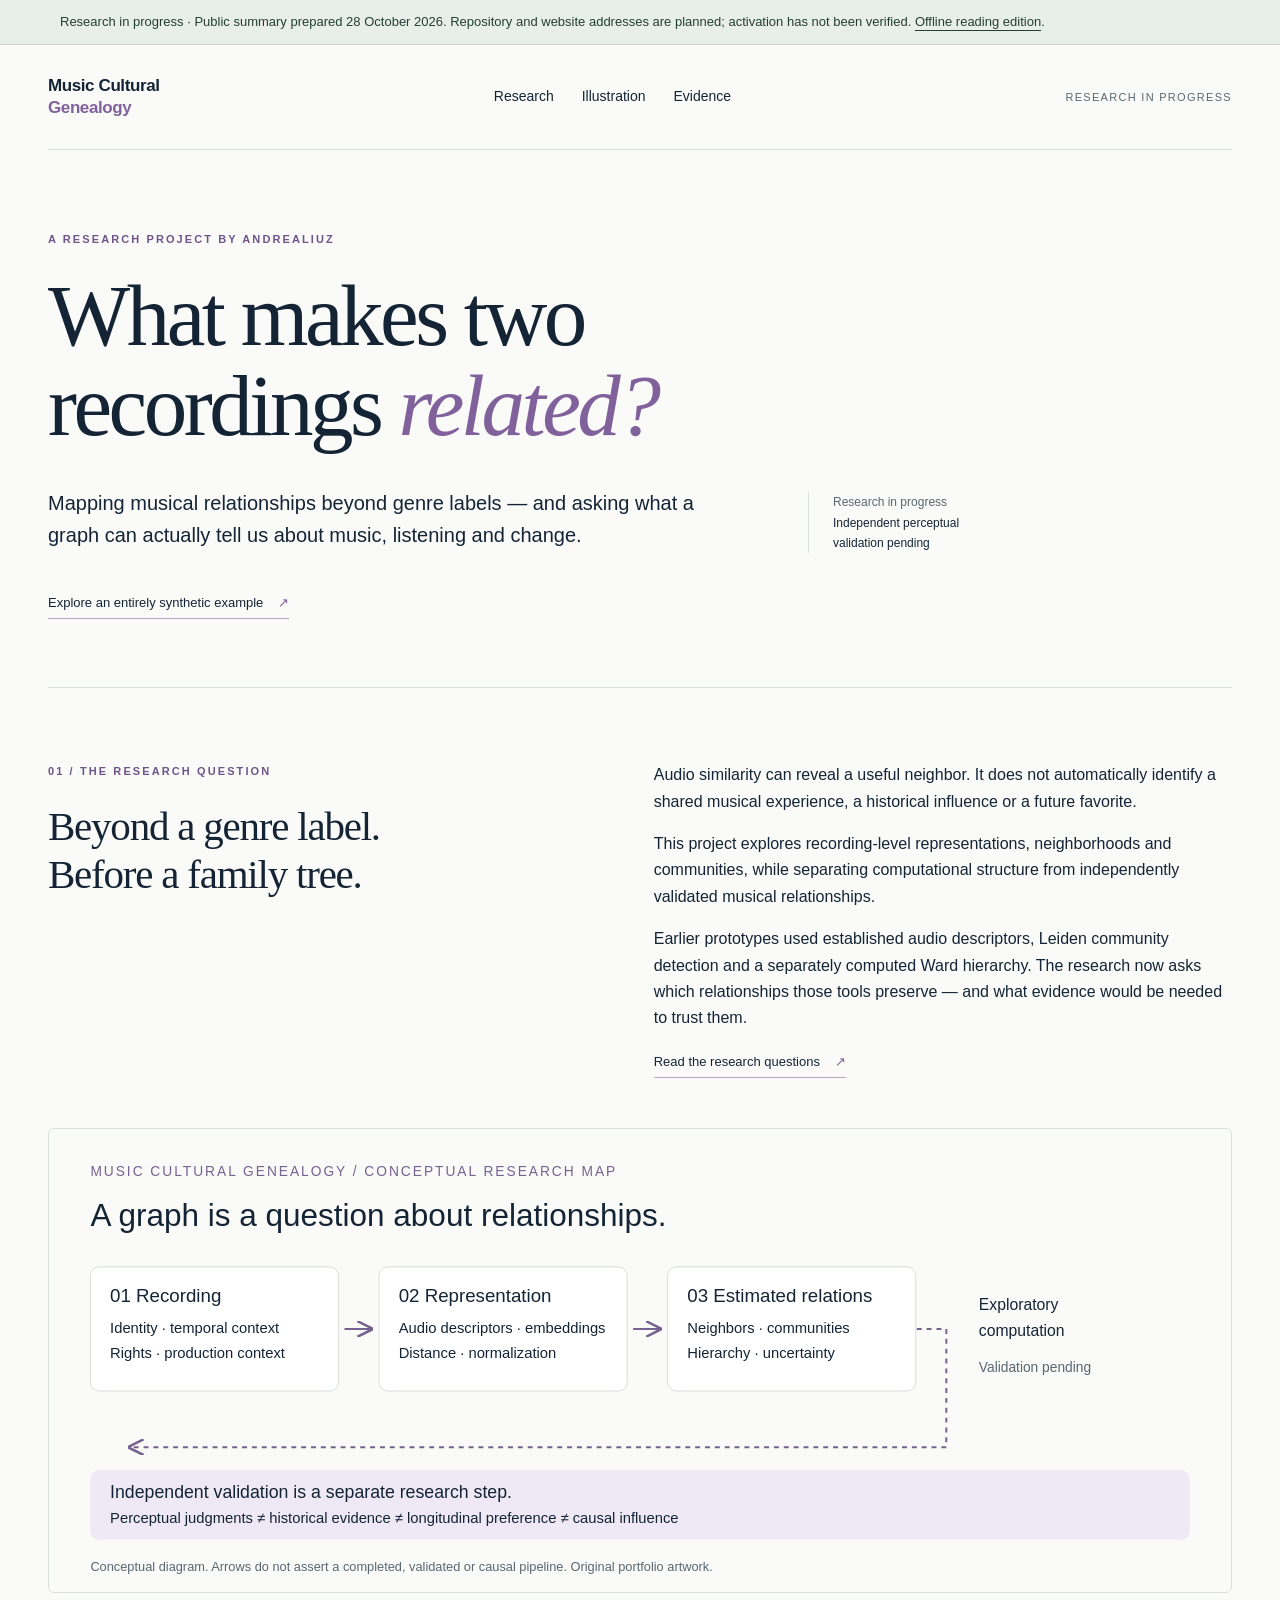
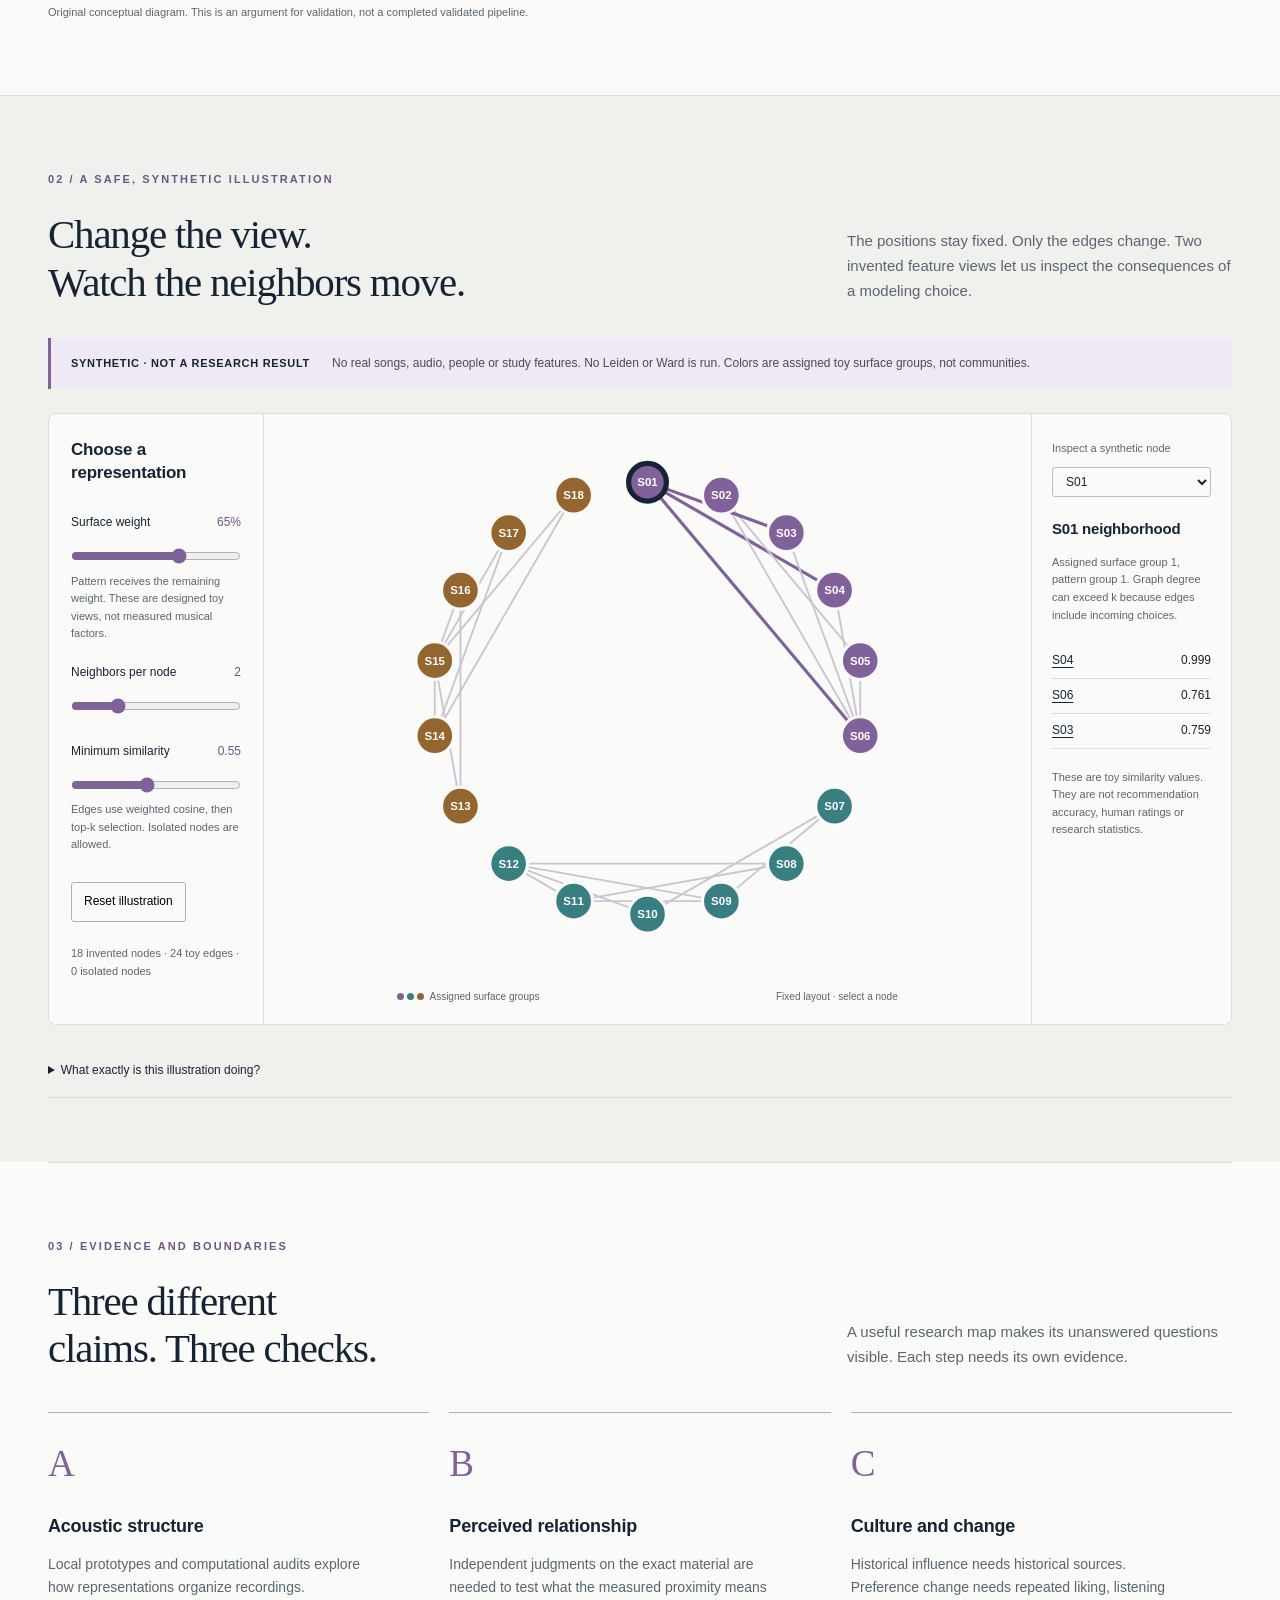
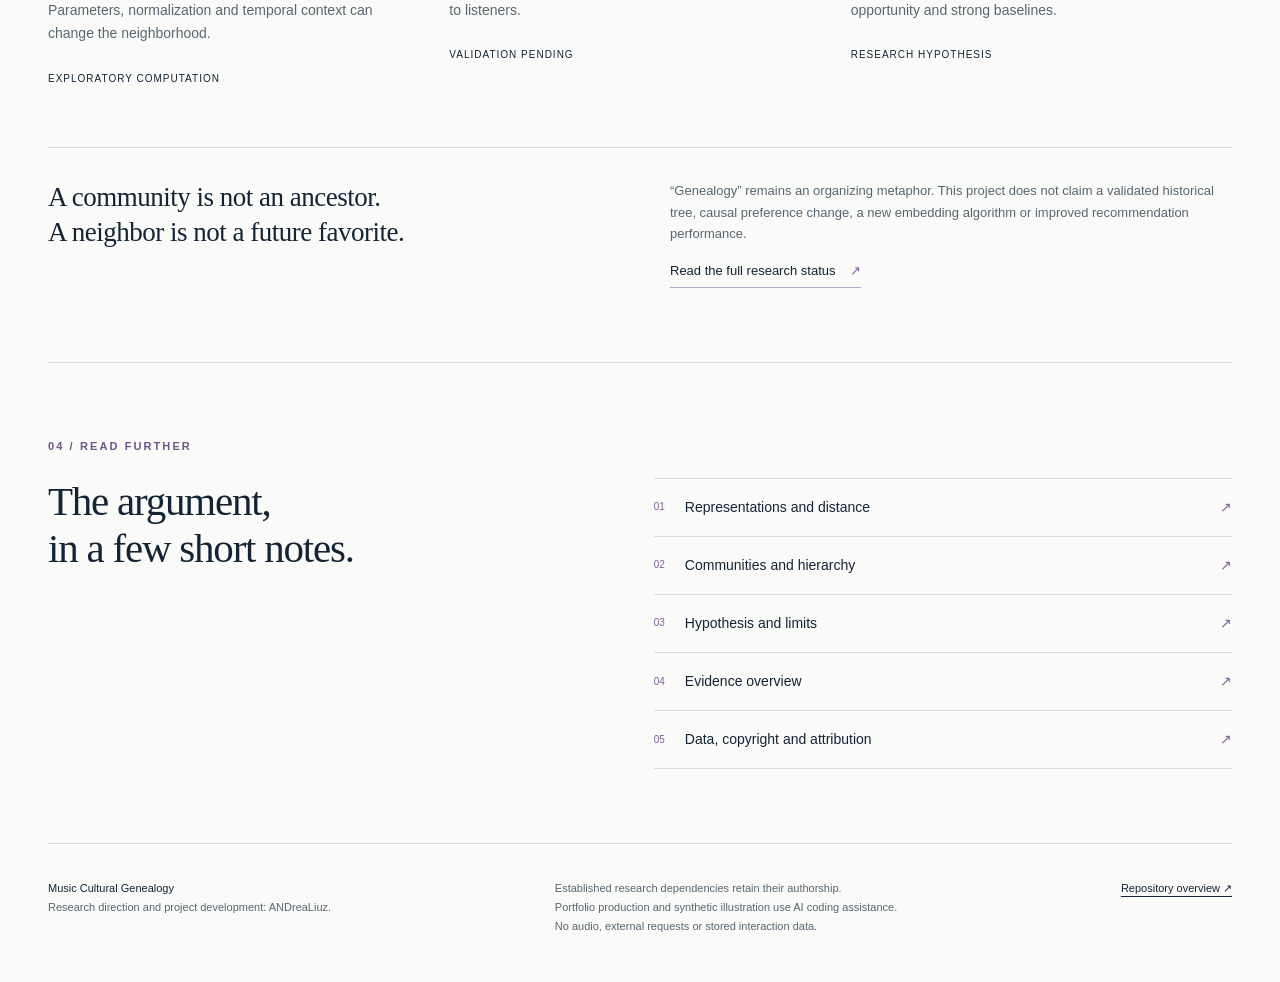
==== site/index.html @ a3d7caf1 "Publish evidence-reviewed independent research portfolio" ====
<!doctype html>
<html lang="en">
<head>
  <meta charset="utf-8">
  <meta name="viewport" content="width=device-width, initial-scale=1">
  <meta name="description" content="An exploratory research project on musical relationships beyond genre labels, with an entirely synthetic offline graph illustration.">
  <meta name="color-scheme" content="light">
  <title>Music Cultural Genealogy — ANDreaLiuz</title>
  <link rel="stylesheet" href="styles.css">
  <script src="synthetic-data.js" defer></script>
  <script src="explorer.js" defer></script>
</head>
<body><p class="edition-note">Research in progress · Public summary prepared 28 October 2026. Repository and website addresses are planned; activation has not been verified. <a href="offline.html">Offline reading edition</a>.</p>
  <a class="skip" href="#main">Skip to content</a>
  <header class="masthead wrap">
    <a href="#" class="wordmark">Music Cultural<br><span>Genealogy</span></a>
    <nav aria-label="Page navigation"><a href="#question">Research</a><a href="#explorer">Illustration</a><a href="#limits">Evidence</a></nav>
    <span class="review-label">Research in progress</span>
  </header>
  <main id="main">
    <section class="hero wrap" aria-labelledby="hero-title">
      <p class="eyebrow">A research project by ANDreaLiuz</p>
      <h1 id="hero-title">What makes two<br>recordings <em>related?</em></h1>
      <div class="hero-bottom"><p class="lead">Mapping musical relationships beyond genre labels — and asking what a graph can actually tell us about music, listening and change.</p><p class="scope">Research in progress<br><strong>Independent perceptual<br>validation pending</strong></p></div>
      <a class="text-link" href="#explorer">Explore an entirely synthetic example <span aria-hidden="true">↗</span></a>
    </section>
    <section id="question" class="research wrap section" aria-labelledby="research-title">
      <div><p class="eyebrow">01 / The research question</p><h2 id="research-title">Beyond a genre label.<br>Before a family tree.</h2></div>
      <div class="prose"><p>Audio similarity can reveal a useful neighbor. It does not automatically identify a shared musical experience, a historical influence or a future favorite.</p><p>This project explores recording-level representations, neighborhoods and communities, while separating computational structure from independently validated musical relationships.</p><p>Earlier prototypes used established audio descriptors, Leiden community detection and a separately computed Ward hierarchy. The research now asks which relationships those tools preserve — and what evidence would be needed to trust them.</p><a href="https://github.com/ANDreaLiuz/music-cultural-genealogy/blob/main/docs/research_questions.md" class="text-link">Read the research questions <span aria-hidden="true">↗</span></a></div>
      <figure class="pipeline"><p class="diagram-hint">On a narrow screen, scroll the diagram sideways to read every label.</p><div class="diagram-scroll" tabindex="0" role="region" aria-label="Conceptual research diagram, horizontally scrollable on narrow screens"><img src="../assets/relationship-pipeline.svg" width="1200" height="470" alt="Conceptual pipeline from recordings to representations and estimated relations, with independent validation as a separate research step."></div><figcaption>Original conceptual diagram. This is an argument for validation, not a completed validated pipeline.</figcaption></figure>
    </section>
    <section id="explorer" class="exploration section" aria-labelledby="explorer-title">
      <div class="wrap"><div class="section-heading"><div><p class="eyebrow">02 / A safe, synthetic illustration</p><h2 id="explorer-title">Change the view.<br>Watch the neighbors move.</h2></div><p>The positions stay fixed. Only the edges change. Two invented feature views let us inspect the consequences of a modeling choice.</p></div>
      <div class="synthetic-notice"><strong>SYNTHETIC · NOT A RESEARCH RESULT</strong><span>No real songs, audio, people or study features. No Leiden or Ward is run. Colors are assigned toy surface groups, not communities.</span></div>
      <div class="explorer-grid">
        <aside class="controls" aria-label="Synthetic graph controls">
          <h3>Choose a representation</h3>
          <label for="weight">Surface weight <output id="weight-value" for="weight">65%</output></label><input id="weight" type="range" min="0" max="100" value="65" step="5" aria-describedby="weight-help"><p id="weight-help" class="help">Pattern receives the remaining weight. These are designed toy views, not measured musical factors.</p>
          <label for="neighbors">Neighbors per node <output id="neighbors-value" for="neighbors">2</output></label><input id="neighbors" type="range" min="1" max="5" value="2" step="1">
          <label for="threshold">Minimum similarity <output id="threshold-value" for="threshold">0.55</output></label><input id="threshold" type="range" min="20" max="99" value="55" step="1"><p class="help">Edges use weighted cosine, then top-k selection. Isolated nodes are allowed.</p>
          <button id="reset" type="button">Reset illustration</button>
          <p id="graph-summary" class="graph-summary" role="status" aria-live="polite"></p>
        </aside>
        <div class="graph-panel"><p class="diagram-hint">Scroll sideways to inspect the full graph. The selector also lists each node's neighbors.</p><div class="graph-viewport" tabindex="0" role="region" aria-label="Synthetic graph, horizontally scrollable on narrow screens"><svg id="graph" viewBox="0 0 720 510" role="group" aria-labelledby="graph-title graph-desc"><title id="graph-title">Synthetic neighborhood graph</title><desc id="graph-desc">Eighteen invented nodes in a fixed circle. Select a node with a pointer, Tab and Enter, or the selector below. Edges are generic weighted-cosine neighbors, not lineage or community membership.</desc></svg></div><div class="graph-caption"><span><i class="swatch s1"></i><i class="swatch s2"></i><i class="swatch s3"></i> Assigned surface groups</span><span>Fixed layout · select a node</span></div></div>
        <aside class="selection" aria-labelledby="selected-title"><label for="selected-node">Inspect a synthetic node</label><select id="selected-node"></select><h3 id="selected-title">S01 neighborhood</h3><p id="node-explanation" class="help"></p><ol id="neighbor-list" class="neighbor-list"></ol><p class="help">These are toy similarity values. They are not recommendation accuracy, human ratings or research statistics.</p></aside>
      </div>
      <noscript><div class="no-script"><p>The controls require JavaScript. This static preview shows the same entirely synthetic example.</p><img src="../figures/synthetic-neighborhoods.svg" width="900" height="620" alt="Static preview of eighteen invented nodes with synthetic cosine neighbor edges."></div></noscript>
      <details class="method"><summary>What exactly is this illustration doing?</summary><p>Each invented node has two three-coordinate nonnegative vectors. The score is a weighted mean of cosine similarity within each view. Each node retains up to k other nodes at or above the threshold; the graph draws the undirected union of those choices. Node positions follow a fixed circle and do not encode distance.</p><p>The vectors are deterministic arithmetic, with designer-assigned groups. This is a new teaching example, independent of the original research implementation. It cannot establish a real musical community or historical relationship.</p><a href="../demo/build_synthetic_music_graph.py">Inspect the standalone generator</a></details>
      </div>
    </section>
    <section id="limits" class="wrap section" aria-labelledby="limits-title"><div class="section-heading"><div><p class="eyebrow">03 / Evidence and boundaries</p><h2 id="limits-title">Three different<br>claims. Three checks.</h2></div><p>A useful research map makes its unanswered questions visible. Each step needs its own evidence.</p></div>
      <div class="evidence-grid"><article><span class="card-number">A</span><h3>Acoustic structure</h3><p>Local prototypes and computational audits explore how representations organize recordings. Parameters, normalization and temporal context can change the neighborhood.</p><span class="status">Exploratory computation</span></article><article><span class="card-number">B</span><h3>Perceived relationship</h3><p>Independent judgments on the exact material are needed to test what the measured proximity means to listeners.</p><span class="status">Validation pending</span></article><article><span class="card-number">C</span><h3>Culture and change</h3><p>Historical influence needs historical sources. Preference change needs repeated liking, listening opportunity and strong baselines.</p><span class="status">Research hypothesis</span></article></div>
      <div class="boundary"><p class="boundary-line">A community is not an ancestor.<br>A neighbor is not a future favorite.</p><div><p>“Genealogy” remains an organizing metaphor. This project does not claim a validated historical tree, causal preference change, a new embedding algorithm or improved recommendation performance.</p><a class="text-link" href="https://github.com/ANDreaLiuz/music-cultural-genealogy/blob/main/RESEARCH_STATUS.md">Read the full research status <span aria-hidden="true">↗</span></a></div></div>
    </section>
    <section class="wrap section reading" aria-labelledby="reading-title"><p class="eyebrow">04 / Read further</p><h2 id="reading-title">The argument,<br>in a few short notes.</h2><div class="reading-links"><a href="https://github.com/ANDreaLiuz/music-cultural-genealogy/blob/main/docs/representation_pipeline.md"><span>01</span> Representations and distance <b aria-hidden="true">↗</b></a><a href="https://github.com/ANDreaLiuz/music-cultural-genealogy/blob/main/docs/community_detection.md"><span>02</span> Communities and hierarchy <b aria-hidden="true">↗</b></a><a href="https://github.com/ANDreaLiuz/music-cultural-genealogy/blob/main/docs/lineage_hypothesis_and_limits.md"><span>03</span> Hypothesis and limits <b aria-hidden="true">↗</b></a><a href="https://github.com/ANDreaLiuz/music-cultural-genealogy/blob/main/docs/evidence_overview.md"><span>04</span> Evidence overview <b aria-hidden="true">↗</b></a><a href="https://github.com/ANDreaLiuz/music-cultural-genealogy/blob/main/DATA_AND_COPYRIGHT.md"><span>05</span> Data, copyright and attribution <b aria-hidden="true">↗</b></a></div></section>
  </main>
  <footer class="wrap footer"><p>Music Cultural Genealogy<br><span>Research direction and project development: ANDreaLiuz.</span></p><p>Established research dependencies retain their authorship.<br>Portfolio production and synthetic illustration use AI coding assistance.<br>No audio, external requests or stored interaction data.</p><a href="https://github.com/ANDreaLiuz/music-cultural-genealogy/blob/main/README.md">Repository overview ↗</a></footer>
</body>
</html>
---- site/styles.css ----
:root{--paper:#fafbf8;--ink:#142435;--muted:#586671;--accent:#80619c;--line:#d9dfda;--panel:#f0f1ed;--purple-wash:#eee9f4;--teal:#387f81;--gold:#95652e;font-family:Arial,Helvetica,sans-serif;color:var(--ink);background:var(--paper);font-synthesis:none;scroll-behavior:smooth}*{box-sizing:border-box}body{margin:0;font-size:16px;line-height:1.65}a{color:inherit;text-underline-offset:4px}a:hover{color:#614478}button,input,select{font:inherit}button,a,input,select,summary{-webkit-tap-highlight-color:transparent}a:focus-visible,button:focus-visible,input:focus-visible,select:focus-visible,summary:focus-visible{outline:3px solid var(--accent);outline-offset:5px}.wrap{max-width:1240px;width:calc(100% - 96px);margin-inline:auto}.skip{position:absolute;left:20px;top:-80px;background:var(--ink);color:white;padding:10px;z-index:3}.skip:focus{top:10px}.masthead{display:flex;align-items:center;justify-content:space-between;padding-block:30px;border-bottom:1px solid var(--line);gap:24px}.wordmark{text-decoration:none;font-size:17px;font-weight:700;line-height:1.3;letter-spacing:-.4px}.wordmark span{color:var(--accent)}nav{display:flex;gap:28px}nav a{text-decoration:none;font-size:14px}.review-label{color:var(--muted);font-size:11px;letter-spacing:1.3px;text-transform:uppercase}.hero{padding-block:80px 68px}.eyebrow{font-size:11px;text-transform:uppercase;letter-spacing:2.1px;color:#6e5489;font-weight:700;margin:0 0 23px}h1,h2,h3,p{margin-top:0}h1{font-family:Georgia,'Times New Roman',serif;font-weight:400;font-size:clamp(54px,6.8vw,94px);line-height:1.04;letter-spacing:-3.5px;margin-bottom:35px}h1 em{font-weight:400;color:var(--accent)}h2{font-family:Georgia,'Times New Roman',serif;font-weight:400;font-size:clamp(34px,3.2vw,46px);line-height:1.15;letter-spacing:-1.2px;margin-bottom:30px}h3{font-size:17px;line-height:1.35;letter-spacing:-.2px}.hero-bottom{display:grid;grid-template-columns:1fr 240px;gap:70px;max-width:1000px;margin-bottom:18px}.lead{font-size:20px;line-height:1.6;max-width:650px}.scope{font-size:12px;line-height:1.7;border-left:1px solid var(--line);padding-left:24px;color:var(--muted);align-self:center}.scope strong{font-weight:400;color:var(--ink)}.text-link{font-size:13px;text-decoration:none;display:inline-flex;gap:15px;border-bottom:1px solid #b7a9c4;padding-bottom:5px}.text-link span{color:var(--accent)}.section{padding-block:74px;border-top:1px solid var(--line)}.research{display:grid;grid-template-columns:1fr 1.1fr;gap:20px 80px}.prose p{max-width:600px}.pipeline{grid-column:1/-1;margin:30px 0 0}.pipeline img{display:block;width:100%;height:auto;border:1px solid var(--line);border-radius:6px}figcaption{color:var(--muted);font-size:11px;margin-top:10px}.section-heading{display:flex;justify-content:space-between;align-items:end;gap:70px;margin-bottom:32px}.section-heading h2{margin-bottom:0}.section-heading>p{max-width:385px;font-size:15px;margin-bottom:2px;color:var(--muted)}.exploration{background:var(--panel);padding-bottom:64px}.synthetic-notice{display:flex;gap:22px;background:var(--purple-wash);border-left:3px solid var(--accent);padding:16px 20px;margin:32px 0 24px;align-items:start;font-size:12px}.synthetic-notice strong{min-width:200px;letter-spacing:.7px;font-size:11px}.synthetic-notice span{color:#4c4858}.explorer-grid{display:grid;grid-template-columns:215px minmax(300px,1fr) 200px;gap:0;background:var(--paper);border:1px solid var(--line);border-radius:8px;overflow:hidden}.controls{padding:25px 22px;border-right:1px solid var(--line)}.controls h3{margin-bottom:28px}.controls label{display:flex;justify-content:space-between;align-items:start;gap:10px;font-size:12px;margin-top:20px}.controls output{color:#6f518b;font-size:12px;font-variant-numeric:tabular-nums}.controls input[type=range]{width:100%;accent-color:var(--accent);margin:15px 0 5px;cursor:pointer}.help{font-size:11px;line-height:1.6;color:var(--muted);margin-bottom:18px}.controls button{display:block;font-size:12px;padding:9px 12px;border:1px solid #acb6ac;background:transparent;border-radius:3px;cursor:pointer;margin-top:28px}.controls button:hover{background:var(--purple-wash);border-color:var(--accent)}.graph-summary{font-size:11px;margin:22px 0 0;color:var(--muted)}.graph-panel{align-self:center;min-width:0;padding:22px 6px 18px}.graph-panel svg{display:block;width:100%;height:auto;min-height:300px;max-height:520px;overflow:visible}.graph-caption{display:flex;justify-content:space-around;gap:12px;font-size:10px;color:var(--muted);padding:0 15px;flex-wrap:wrap}.swatch{display:inline-block;width:7px;height:7px;border-radius:50%;margin-right:3px}.s1{background:var(--accent)}.s2{background:var(--teal)}.s3{background:var(--gold)}.selection{padding:25px 20px;border-left:1px solid var(--line)}.selection>label{font-size:11px;display:block;color:var(--muted);margin-bottom:9px}.selection select{border:1px solid #b8c0b8;background:var(--paper);padding:6px 9px;width:100%;font-size:12px;color:var(--ink);border-radius:3px;margin-bottom:22px}.selection h3{font-size:15px}.neighbor-list{list-style:none;padding:0;margin:20px 0}.neighbor-list li{display:flex;justify-content:space-between;border-bottom:1px solid var(--line);font-size:12px;padding:7px 0;font-variant-numeric:tabular-nums}.neighbor-list button{border:0;background:transparent;color:var(--ink);cursor:pointer;font-size:12px;padding:0;text-decoration:underline;text-underline-offset:3px}.graph-node{cursor:pointer;outline:none}.graph-node circle{stroke:var(--paper);stroke-width:3}.graph-node:hover circle,.graph-node:focus circle{stroke:var(--ink);stroke-width:4}.graph-node.selected circle{stroke:var(--ink);stroke-width:5}.graph-node text{pointer-events:none}.graph-edge{stroke:#cbc5d3;stroke-width:1.8}.graph-edge.selected{stroke:var(--accent);stroke-width:3}.method{margin-top:20px;color:var(--muted);font-size:12px;padding:16px 0;border-bottom:1px solid #d2d8d2}.method summary{cursor:pointer;color:var(--ink)}.method p{max-width:940px;margin:16px 0 0}.method a{display:inline-block;margin-top:15px}.no-script img{width:100%;height:auto}.evidence-grid{display:grid;grid-template-columns:repeat(3,1fr);gap:20px;margin-top:40px}.evidence-grid article{border-top:1px solid #a9b4a9;padding-top:20px}.card-number{font-family:Georgia,'Times New Roman',serif;font-size:37px;color:var(--accent);display:block;margin-bottom:20px}.evidence-grid h3{font-size:18px;margin-bottom:15px}.evidence-grid p{font-size:14px;color:var(--muted);max-width:330px}.status{font-size:10px;letter-spacing:1px;text-transform:uppercase;display:block;margin-top:25px}.boundary{display:grid;grid-template-columns:1fr 1fr;gap:60px;margin-top:60px;padding:32px 0 0;border-top:1px solid var(--line)}.boundary-line{font-family:Georgia,'Times New Roman',serif;font-size:27px;line-height:1.3;letter-spacing:-.5px}.boundary>div p{font-size:13px;color:var(--muted)}.reading{display:grid;grid-template-columns:1fr 1.1fr;gap:0 80px}.reading .eyebrow{grid-column:1/-1}.reading-links a{display:flex;align-items:center;gap:20px;text-decoration:none;font-size:14px;border-top:1px solid var(--line);padding:17px 0}.reading-links a:last-child{border-bottom:1px solid var(--line)}.reading-links span{color:var(--accent);font-size:10px}.reading-links b{margin-left:auto;font-weight:400;color:var(--accent)}.footer{display:flex;justify-content:space-between;align-items:start;gap:30px;padding-block:35px;border-top:1px solid var(--line);font-size:11px;line-height:1.7}.footer span,.footer>p:nth-child(2){color:var(--muted)}.footer a{white-space:nowrap;font-size:11px}@media(min-width:1500px){.hero{padding-block:100px 85px}}@media(max-width:1150px){.wrap{width:calc(100% - 64px)}.explorer-grid{grid-template-columns:195px minmax(280px,1fr)}.selection{grid-column:1/-1;border-left:0;border-top:1px solid var(--line);display:grid;grid-template-columns:180px 1fr 1fr;gap:0 30px}.selection>label,.selection select{grid-column:1}.selection h3{grid-column:2;grid-row:1}.selection #node-explanation{grid-column:2;grid-row:2}.selection .neighbor-list{grid-column:3;grid-row:1/4;margin:0}.selection>.help:last-child{grid-column:1/3}.research{gap:20px 45px}.section-heading{gap:35px}.hero-bottom{gap:35px}.reading{gap:0 45px}}@media(max-width:760px){.wrap{width:calc(100% - 40px)}.masthead{padding-block:23px;gap:12px}.wordmark{font-size:14px}nav{gap:16px}nav a{font-size:12px}.review-label{display:none}.hero{padding-block:50px}.eyebrow{font-size:10px;letter-spacing:1.8px}h1{font-size:clamp(43px,10vw,72px);letter-spacing:-2px}.hero-bottom{display:block}.lead{font-size:17px}.scope{margin:24px 0;padding-left:15px}.scope br{display:none}.scope strong{display:block}.section{padding-block:50px}.research,.reading{display:block}.prose{margin-top:30px}.section-heading{display:block}.section-heading>p{margin-top:24px;max-width:100%}.synthetic-notice{display:block;font-size:11px;padding:14px}.synthetic-notice strong{display:block;margin-bottom:7px;min-width:0}.explorer-grid{display:block}.controls{border-right:0;border-bottom:1px solid var(--line);display:grid;grid-template-columns:1fr 1fr;gap:0 25px;padding:20px}.controls h3{grid-column:1/-1;margin-bottom:6px}.controls label,.controls input,.controls .help{grid-column:1/-1}.controls label{margin-top:15px}.controls .help{margin-bottom:0}.controls input[type=range]{margin-top:10px}.controls button{margin-top:18px;justify-self:start}.graph-summary{margin-top:18px;align-self:center}.graph-panel{padding:17px 3px}.graph-panel svg{min-height:240px}.graph-caption{font-size:9px}.selection{display:block;padding:20px}.selection select{max-width:150px;margin-bottom:15px}.selection .neighbor-list{margin-block:15px}.selection>.help:last-child{margin-bottom:0}.evidence-grid{display:block;margin-top:30px}.evidence-grid article{margin-top:25px;padding-top:20px}.card-number{font-size:30px;margin-bottom:7px}.evidence-grid p{max-width:none}.status{margin-top:15px}.boundary{display:block;margin-top:35px;padding-top:25px}.boundary-line{font-size:24px}.reading-links{margin-top:30px}.footer{display:block;padding-block:25px}.footer>p{margin-bottom:15px}.pipeline img{min-height:145px;object-fit:contain}.pipeline{overflow:hidden}}@media(prefers-reduced-motion:reduce){:root{scroll-behavior:auto}}@media print{.masthead nav,.controls,.selection,.text-link,.footer a{display:none}.wrap{width:100%;max-width:none}.section,.hero{padding-block:25px}.explorer-grid{display:block}.exploration{background:white}.graph-panel svg{max-height:380px}.section{break-inside:avoid}body{font-size:11pt}.synthetic-notice{break-inside:avoid}}

/* Keep original diagram labels legible; scrolling is contained inside figures. */
.diagram-hint{font-size:11px;color:var(--muted);margin:0 12px 10px}.diagram-scroll,.graph-viewport{max-width:100%;overflow-x:auto;overscroll-behavior-inline:contain}.diagram-scroll:focus-visible,.graph-viewport:focus-visible{outline:3px solid var(--accent);outline-offset:-3px}.pipeline .diagram-scroll img{min-width:1100px}.graph-panel svg{min-width:720px;max-height:none}.pipeline{overflow:visible}.graph-viewport{margin-bottom:18px}@media(min-width:1200px){.diagram-hint{display:none}}@media print{.diagram-hint{display:none}.pipeline .diagram-scroll img{min-width:0}.graph-panel svg{min-width:0}}

.edition-note{margin:0;padding:12px max(18px,calc((100% - 1160px)/2));background:#e8eee8;color:#243f38;font-size:13px;line-height:1.5;border-bottom:1px solid #ccd8cd}.edition-note a{white-space:normal}
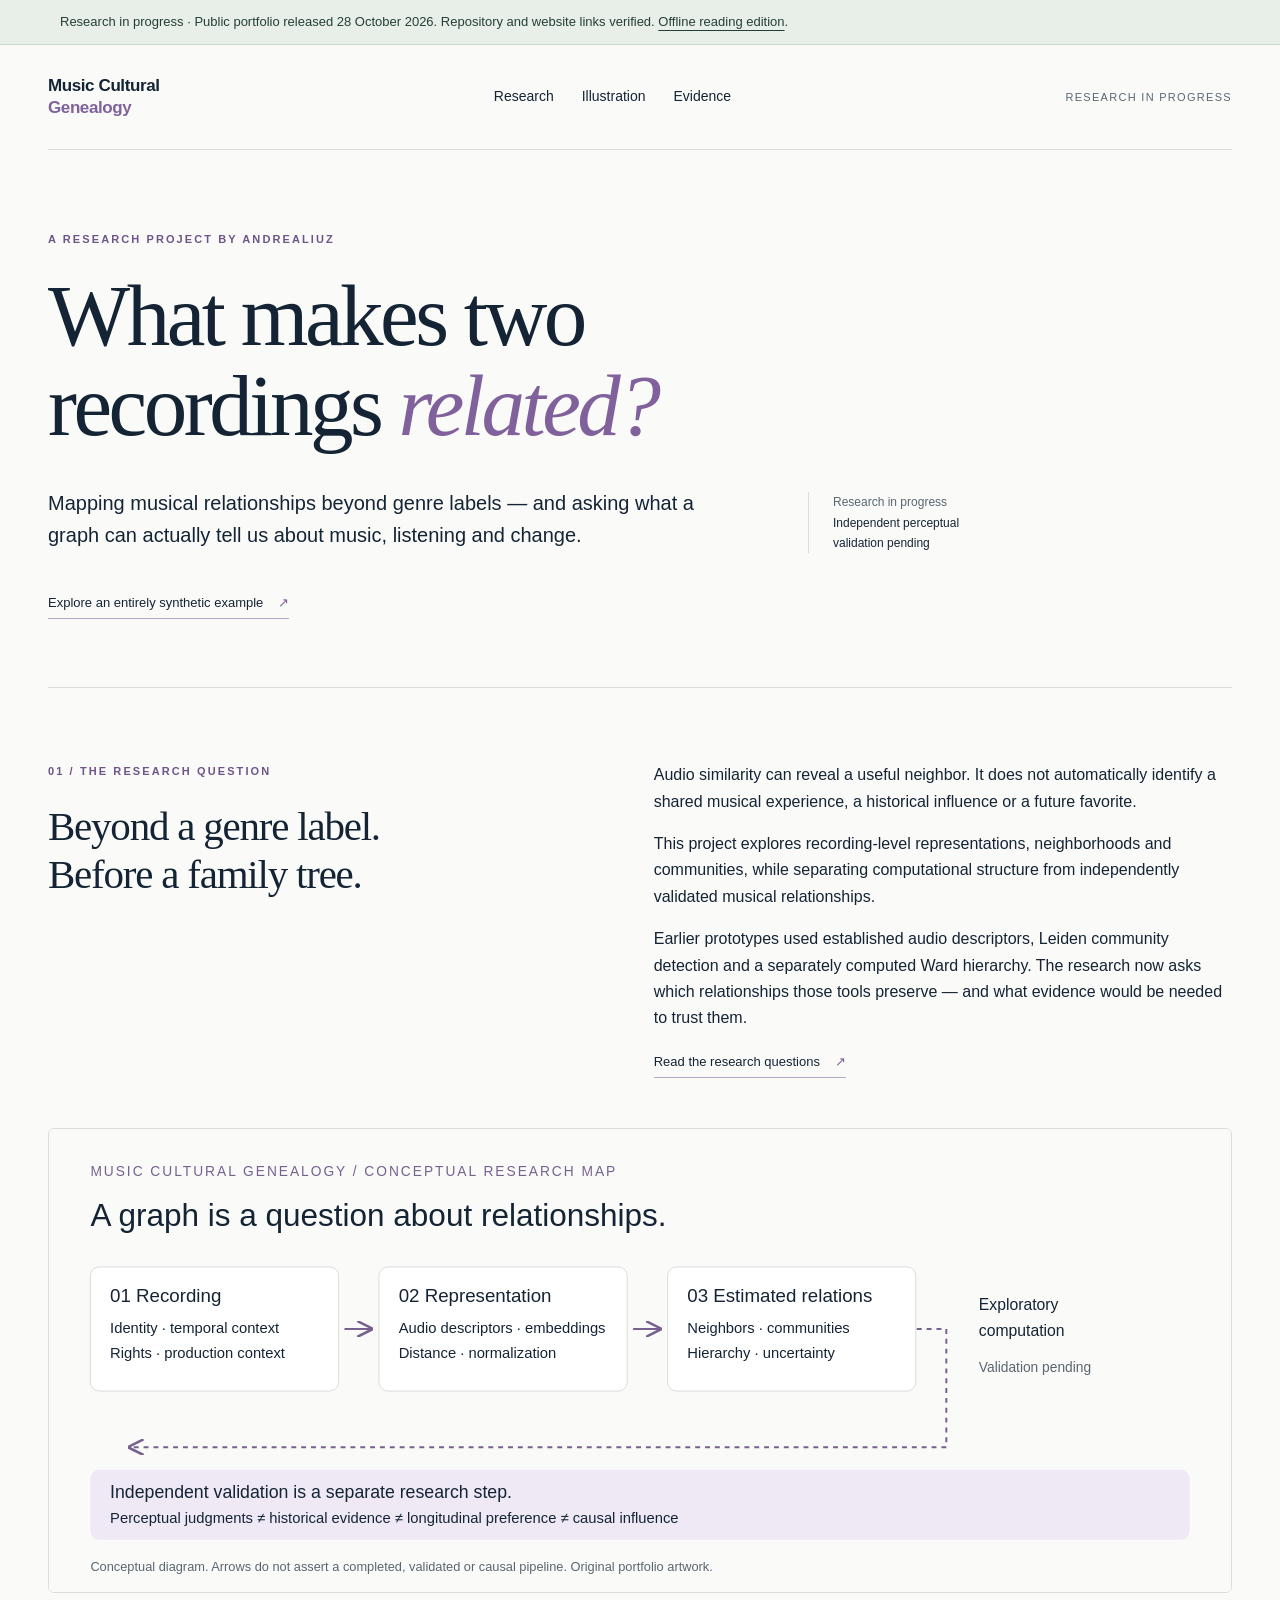
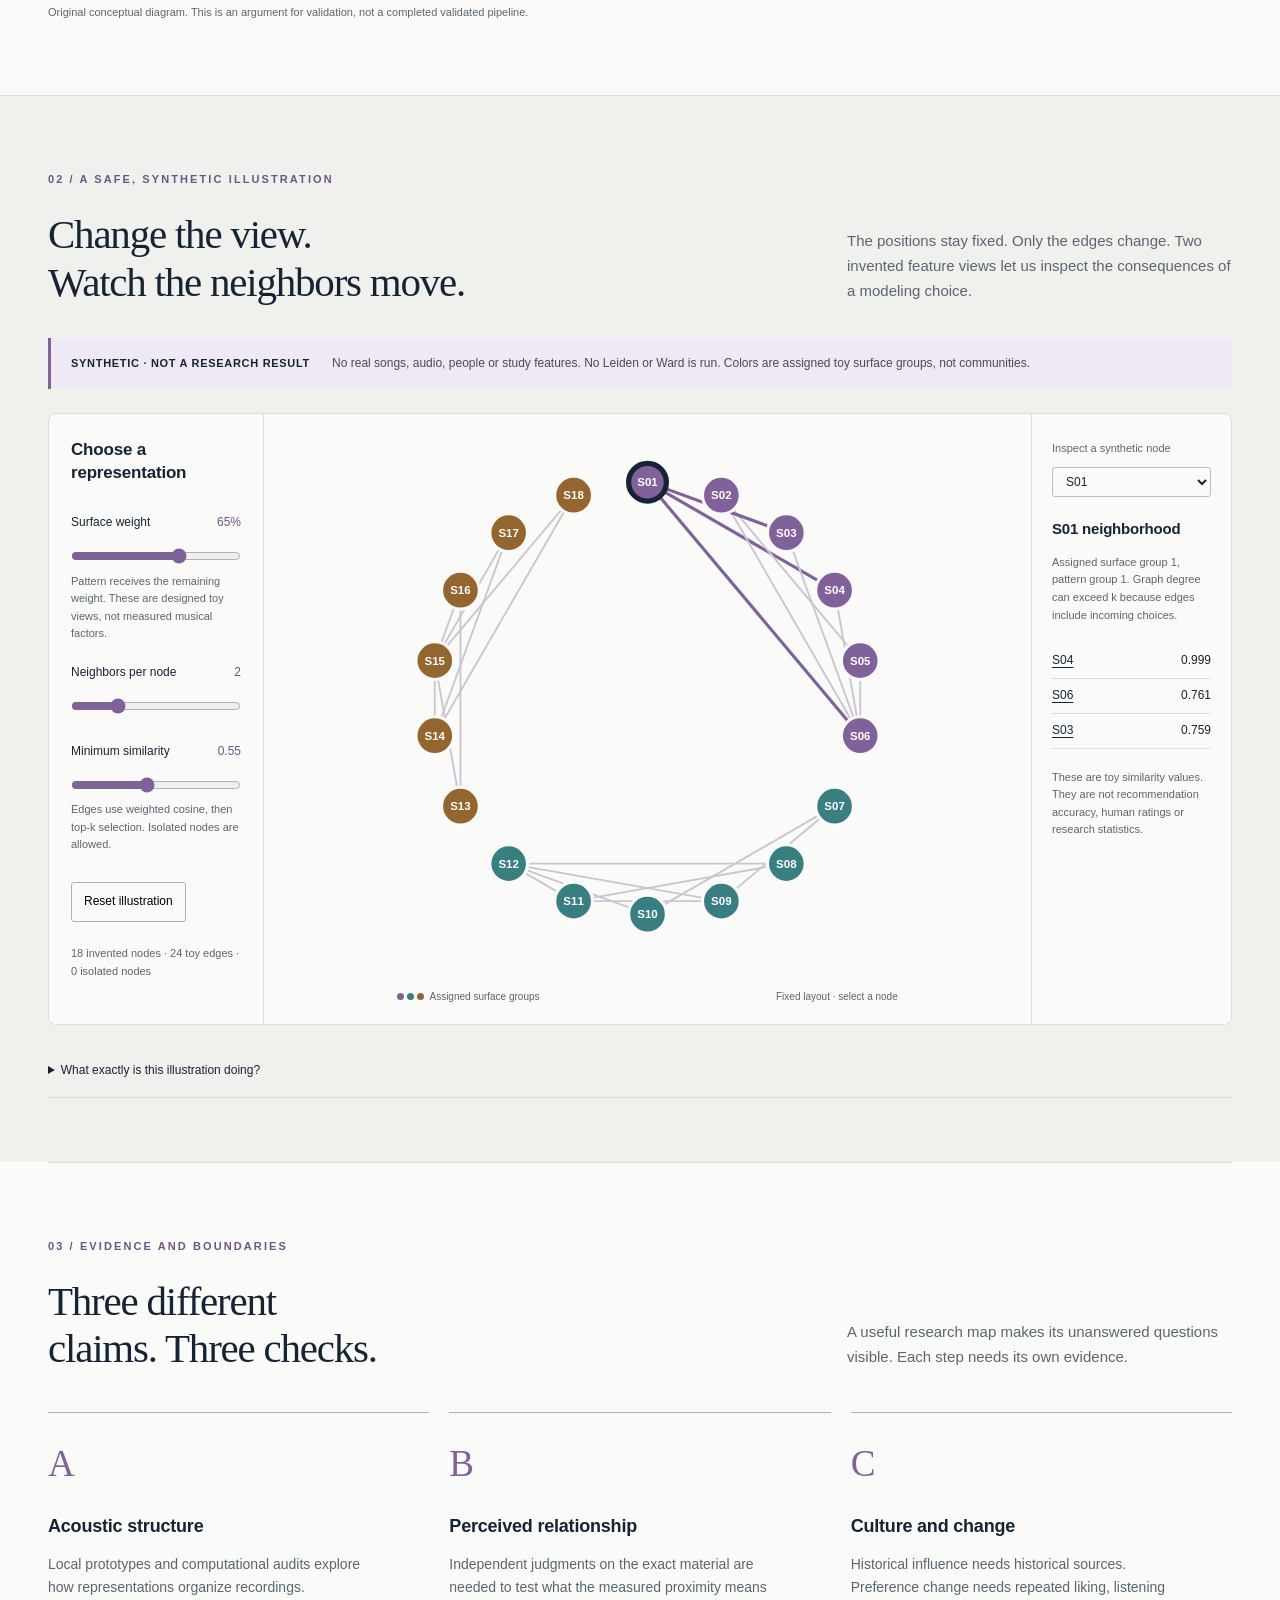
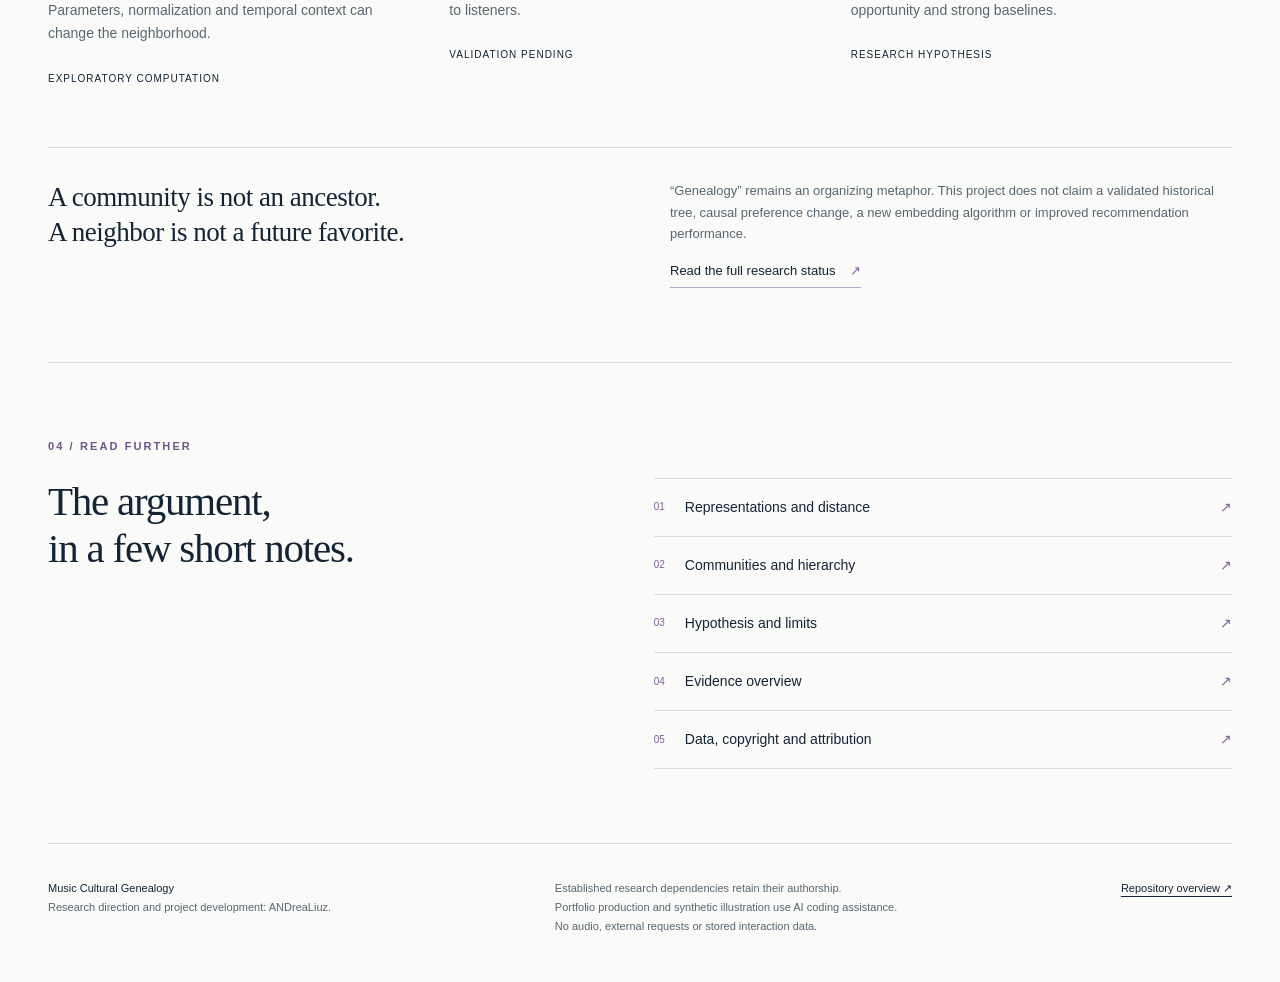
==== commit 7adbfaa1: "Record verified public repository and Pages links" ====
--- a/site/index.html
+++ b/site/index.html
@@ -10,7 +10,7 @@
   <script src="synthetic-data.js" defer></script>
   <script src="explorer.js" defer></script>
 </head>
-<body><p class="edition-note">Research in progress · Public summary prepared 28 October 2026. Repository and website addresses are planned; activation has not been verified. <a href="offline.html">Offline reading edition</a>.</p>
+<body><p class="edition-note">Research in progress · Public portfolio released 28 October 2026. Repository and website links verified. <a href="offline.html">Offline reading edition</a>.</p>
   <a class="skip" href="#main">Skip to content</a>
   <header class="masthead wrap">
     <a href="#" class="wordmark">Music Cultural<br><span>Genealogy</span></a>
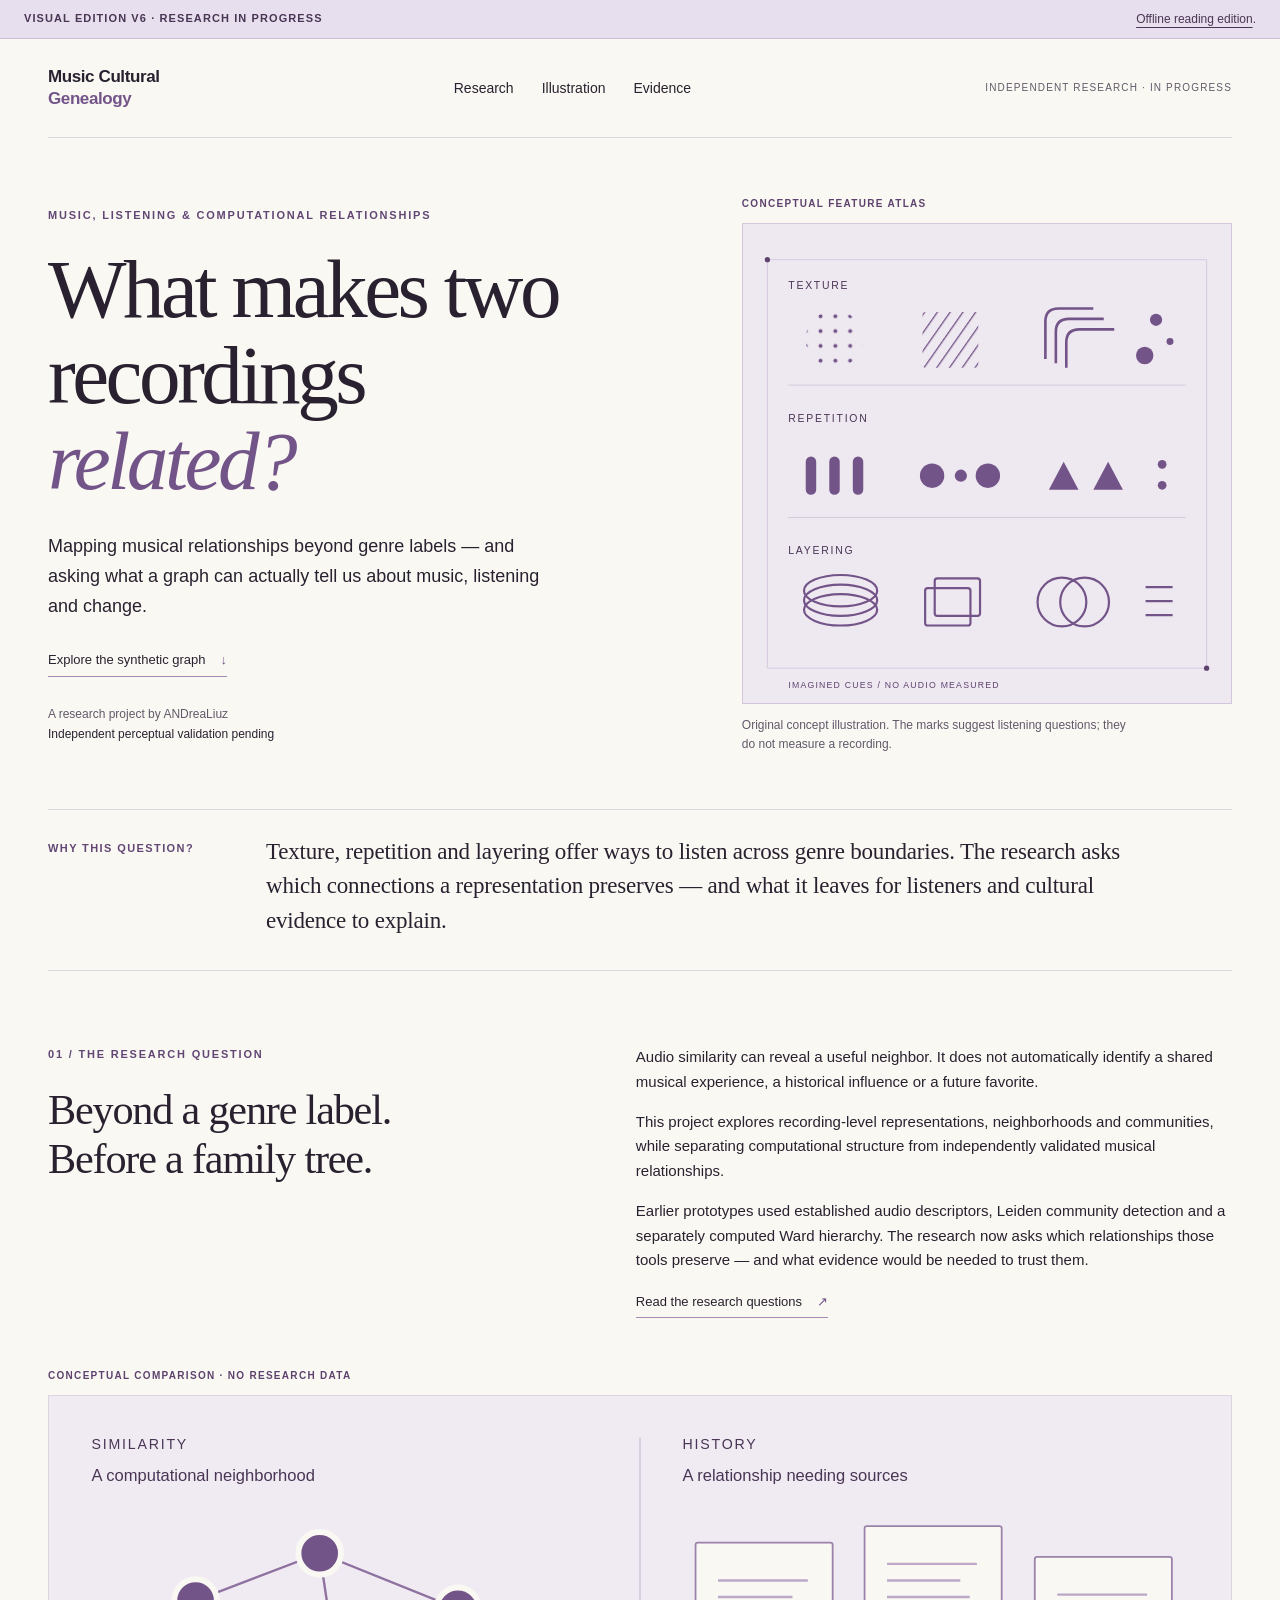
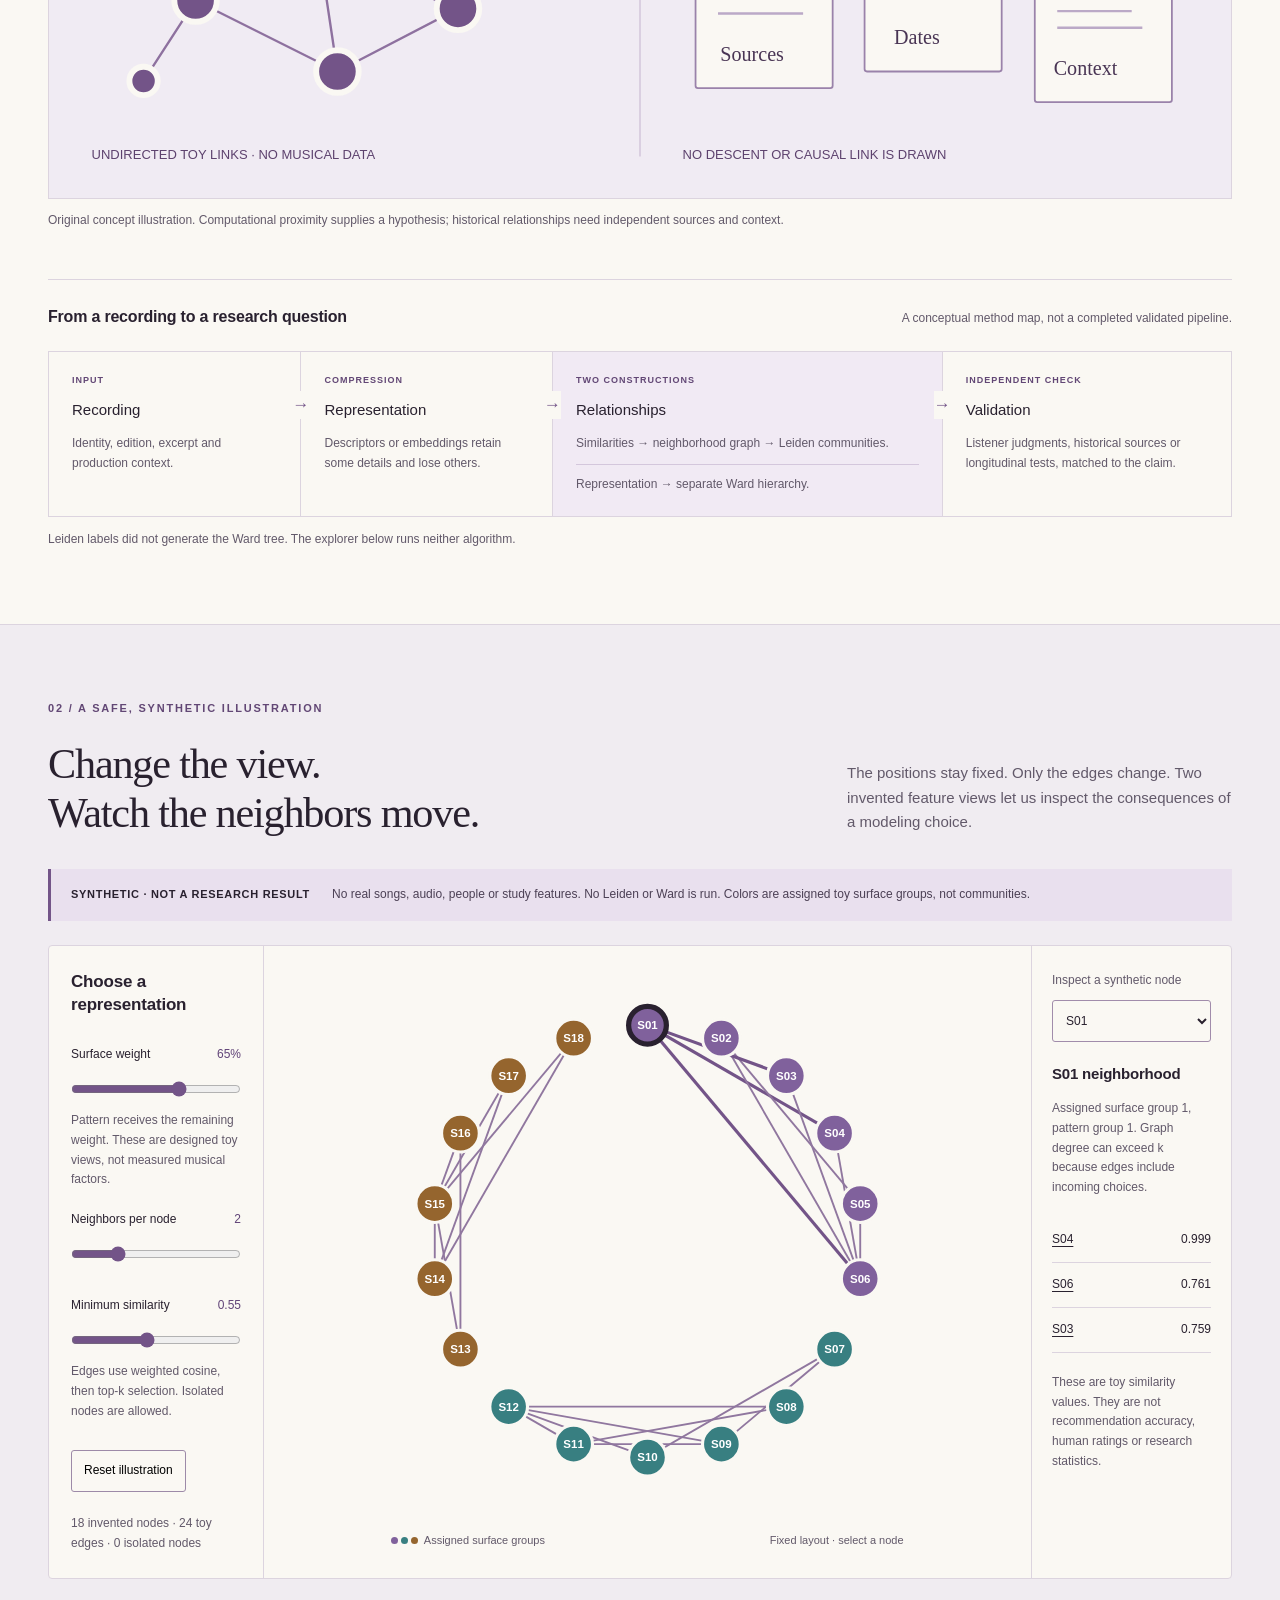
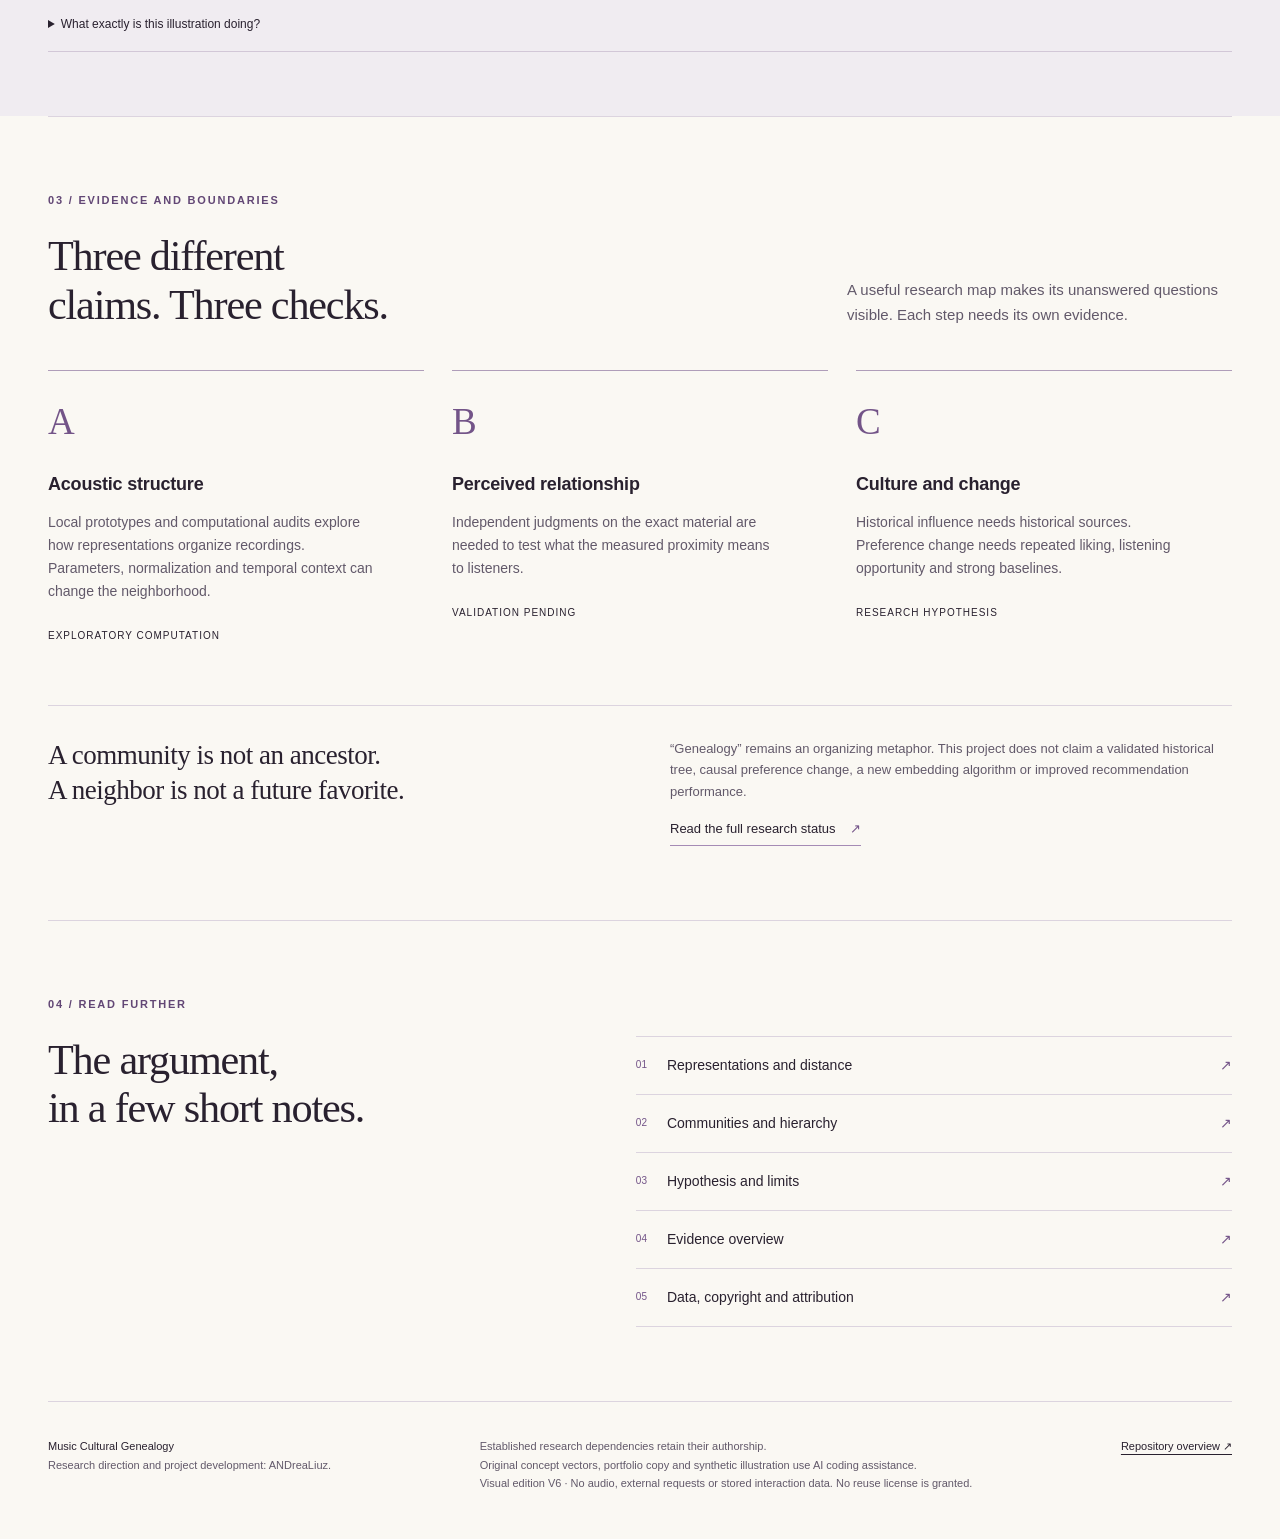
==== commit f9a17773: "Release V6 music research visuals with unchanged synthetic explorer" ====
--- a/site/index.html
+++ b/site/index.html
@@ -1,59 +1,70 @@
-<!doctype html>
-<html lang="en">
-<head>
-  <meta charset="utf-8">
-  <meta name="viewport" content="width=device-width, initial-scale=1">
-  <meta name="description" content="An exploratory research project on musical relationships beyond genre labels, with an entirely synthetic offline graph illustration.">
-  <meta name="color-scheme" content="light">
-  <title>Music Cultural Genealogy — ANDreaLiuz</title>
-  <link rel="stylesheet" href="styles.css">
-  <script src="synthetic-data.js" defer></script>
-  <script src="explorer.js" defer></script>
-</head>
-<body><p class="edition-note">Research in progress · Public portfolio released 28 October 2026. Repository and website links verified. <a href="offline.html">Offline reading edition</a>.</p>
-  <a class="skip" href="#main">Skip to content</a>
-  <header class="masthead wrap">
-    <a href="#" class="wordmark">Music Cultural<br><span>Genealogy</span></a>
-    <nav aria-label="Page navigation"><a href="#question">Research</a><a href="#explorer">Illustration</a><a href="#limits">Evidence</a></nav>
-    <span class="review-label">Research in progress</span>
-  </header>
-  <main id="main">
-    <section class="hero wrap" aria-labelledby="hero-title">
-      <p class="eyebrow">A research project by ANDreaLiuz</p>
-      <h1 id="hero-title">What makes two<br>recordings <em>related?</em></h1>
-      <div class="hero-bottom"><p class="lead">Mapping musical relationships beyond genre labels — and asking what a graph can actually tell us about music, listening and change.</p><p class="scope">Research in progress<br><strong>Independent perceptual<br>validation pending</strong></p></div>
-      <a class="text-link" href="#explorer">Explore an entirely synthetic example <span aria-hidden="true">↗</span></a>
-    </section>
-    <section id="question" class="research wrap section" aria-labelledby="research-title">
-      <div><p class="eyebrow">01 / The research question</p><h2 id="research-title">Beyond a genre label.<br>Before a family tree.</h2></div>
-      <div class="prose"><p>Audio similarity can reveal a useful neighbor. It does not automatically identify a shared musical experience, a historical influence or a future favorite.</p><p>This project explores recording-level representations, neighborhoods and communities, while separating computational structure from independently validated musical relationships.</p><p>Earlier prototypes used established audio descriptors, Leiden community detection and a separately computed Ward hierarchy. The research now asks which relationships those tools preserve — and what evidence would be needed to trust them.</p><a href="https://github.com/ANDreaLiuz/music-cultural-genealogy/blob/main/docs/research_questions.md" class="text-link">Read the research questions <span aria-hidden="true">↗</span></a></div>
-      <figure class="pipeline"><p class="diagram-hint">On a narrow screen, scroll the diagram sideways to read every label.</p><div class="diagram-scroll" tabindex="0" role="region" aria-label="Conceptual research diagram, horizontally scrollable on narrow screens"><img src="../assets/relationship-pipeline.svg" width="1200" height="470" alt="Conceptual pipeline from recordings to representations and estimated relations, with independent validation as a separate research step."></div><figcaption>Original conceptual diagram. This is an argument for validation, not a completed validated pipeline.</figcaption></figure>
-    </section>
-    <section id="explorer" class="exploration section" aria-labelledby="explorer-title">
-      <div class="wrap"><div class="section-heading"><div><p class="eyebrow">02 / A safe, synthetic illustration</p><h2 id="explorer-title">Change the view.<br>Watch the neighbors move.</h2></div><p>The positions stay fixed. Only the edges change. Two invented feature views let us inspect the consequences of a modeling choice.</p></div>
-      <div class="synthetic-notice"><strong>SYNTHETIC · NOT A RESEARCH RESULT</strong><span>No real songs, audio, people or study features. No Leiden or Ward is run. Colors are assigned toy surface groups, not communities.</span></div>
-      <div class="explorer-grid">
-        <aside class="controls" aria-label="Synthetic graph controls">
-          <h3>Choose a representation</h3>
-          <label for="weight">Surface weight <output id="weight-value" for="weight">65%</output></label><input id="weight" type="range" min="0" max="100" value="65" step="5" aria-describedby="weight-help"><p id="weight-help" class="help">Pattern receives the remaining weight. These are designed toy views, not measured musical factors.</p>
-          <label for="neighbors">Neighbors per node <output id="neighbors-value" for="neighbors">2</output></label><input id="neighbors" type="range" min="1" max="5" value="2" step="1">
-          <label for="threshold">Minimum similarity <output id="threshold-value" for="threshold">0.55</output></label><input id="threshold" type="range" min="20" max="99" value="55" step="1"><p class="help">Edges use weighted cosine, then top-k selection. Isolated nodes are allowed.</p>
-          <button id="reset" type="button">Reset illustration</button>
-          <p id="graph-summary" class="graph-summary" role="status" aria-live="polite"></p>
-        </aside>
-        <div class="graph-panel"><p class="diagram-hint">Scroll sideways to inspect the full graph. The selector also lists each node's neighbors.</p><div class="graph-viewport" tabindex="0" role="region" aria-label="Synthetic graph, horizontally scrollable on narrow screens"><svg id="graph" viewBox="0 0 720 510" role="group" aria-labelledby="graph-title graph-desc"><title id="graph-title">Synthetic neighborhood graph</title><desc id="graph-desc">Eighteen invented nodes in a fixed circle. Select a node with a pointer, Tab and Enter, or the selector below. Edges are generic weighted-cosine neighbors, not lineage or community membership.</desc></svg></div><div class="graph-caption"><span><i class="swatch s1"></i><i class="swatch s2"></i><i class="swatch s3"></i> Assigned surface groups</span><span>Fixed layout · select a node</span></div></div>
-        <aside class="selection" aria-labelledby="selected-title"><label for="selected-node">Inspect a synthetic node</label><select id="selected-node"></select><h3 id="selected-title">S01 neighborhood</h3><p id="node-explanation" class="help"></p><ol id="neighbor-list" class="neighbor-list"></ol><p class="help">These are toy similarity values. They are not recommendation accuracy, human ratings or research statistics.</p></aside>
-      </div>
-      <noscript><div class="no-script"><p>The controls require JavaScript. This static preview shows the same entirely synthetic example.</p><img src="../figures/synthetic-neighborhoods.svg" width="900" height="620" alt="Static preview of eighteen invented nodes with synthetic cosine neighbor edges."></div></noscript>
-      <details class="method"><summary>What exactly is this illustration doing?</summary><p>Each invented node has two three-coordinate nonnegative vectors. The score is a weighted mean of cosine similarity within each view. Each node retains up to k other nodes at or above the threshold; the graph draws the undirected union of those choices. Node positions follow a fixed circle and do not encode distance.</p><p>The vectors are deterministic arithmetic, with designer-assigned groups. This is a new teaching example, independent of the original research implementation. It cannot establish a real musical community or historical relationship.</p><a href="../demo/build_synthetic_music_graph.py">Inspect the standalone generator</a></details>
-      </div>
-    </section>
-    <section id="limits" class="wrap section" aria-labelledby="limits-title"><div class="section-heading"><div><p class="eyebrow">03 / Evidence and boundaries</p><h2 id="limits-title">Three different<br>claims. Three checks.</h2></div><p>A useful research map makes its unanswered questions visible. Each step needs its own evidence.</p></div>
-      <div class="evidence-grid"><article><span class="card-number">A</span><h3>Acoustic structure</h3><p>Local prototypes and computational audits explore how representations organize recordings. Parameters, normalization and temporal context can change the neighborhood.</p><span class="status">Exploratory computation</span></article><article><span class="card-number">B</span><h3>Perceived relationship</h3><p>Independent judgments on the exact material are needed to test what the measured proximity means to listeners.</p><span class="status">Validation pending</span></article><article><span class="card-number">C</span><h3>Culture and change</h3><p>Historical influence needs historical sources. Preference change needs repeated liking, listening opportunity and strong baselines.</p><span class="status">Research hypothesis</span></article></div>
-      <div class="boundary"><p class="boundary-line">A community is not an ancestor.<br>A neighbor is not a future favorite.</p><div><p>“Genealogy” remains an organizing metaphor. This project does not claim a validated historical tree, causal preference change, a new embedding algorithm or improved recommendation performance.</p><a class="text-link" href="https://github.com/ANDreaLiuz/music-cultural-genealogy/blob/main/RESEARCH_STATUS.md">Read the full research status <span aria-hidden="true">↗</span></a></div></div>
-    </section>
-    <section class="wrap section reading" aria-labelledby="reading-title"><p class="eyebrow">04 / Read further</p><h2 id="reading-title">The argument,<br>in a few short notes.</h2><div class="reading-links"><a href="https://github.com/ANDreaLiuz/music-cultural-genealogy/blob/main/docs/representation_pipeline.md"><span>01</span> Representations and distance <b aria-hidden="true">↗</b></a><a href="https://github.com/ANDreaLiuz/music-cultural-genealogy/blob/main/docs/community_detection.md"><span>02</span> Communities and hierarchy <b aria-hidden="true">↗</b></a><a href="https://github.com/ANDreaLiuz/music-cultural-genealogy/blob/main/docs/lineage_hypothesis_and_limits.md"><span>03</span> Hypothesis and limits <b aria-hidden="true">↗</b></a><a href="https://github.com/ANDreaLiuz/music-cultural-genealogy/blob/main/docs/evidence_overview.md"><span>04</span> Evidence overview <b aria-hidden="true">↗</b></a><a href="https://github.com/ANDreaLiuz/music-cultural-genealogy/blob/main/DATA_AND_COPYRIGHT.md"><span>05</span> Data, copyright and attribution <b aria-hidden="true">↗</b></a></div></section>
-  </main>
-  <footer class="wrap footer"><p>Music Cultural Genealogy<br><span>Research direction and project development: ANDreaLiuz.</span></p><p>Established research dependencies retain their authorship.<br>Portfolio production and synthetic illustration use AI coding assistance.<br>No audio, external requests or stored interaction data.</p><a href="https://github.com/ANDreaLiuz/music-cultural-genealogy/blob/main/README.md">Repository overview ↗</a></footer>
-</body>
-</html>
+<!doctype html>
+<html lang="en">
+<head>
+  <meta charset="utf-8">
+  <meta name="viewport" content="width=device-width, initial-scale=1">
+  <meta name="description" content="An exploratory research project on musical relationships beyond genre labels, with an entirely synthetic offline graph illustration.">
+  <meta name="color-scheme" content="light">
+  <title>Music Cultural Genealogy — ANDreaLiuz</title>
+  <link rel="stylesheet" href="styles.css">
+  <script src="synthetic-data.js" defer></script>
+  <script src="explorer.js" defer></script>
+</head>
+<body><a class="skip" href="#main">Skip to content</a><p class="edition-note"><strong>VISUAL EDITION V6 · RESEARCH IN PROGRESS</strong><span><a href="offline.html">Offline reading edition</a>.</span></p>
+  
+  <header class="masthead wrap">
+    <a href="#" class="wordmark">Music Cultural<br><span>Genealogy</span></a>
+    <nav aria-label="Page navigation"><a href="#question">Research</a><a href="#explorer">Illustration</a><a href="#limits">Evidence</a></nav>
+    <span class="review-label">Independent research · in progress</span>
+  </header>
+  <main id="main">
+    <section class="hero wrap" aria-labelledby="hero-title">
+      <div class="hero-copy"><p class="eyebrow">Music, listening &amp; computational relationships</p>
+      <h1 id="hero-title">What makes two<br>recordings<br><em>related?</em></h1>
+      <p class="lead">Mapping musical relationships beyond genre labels — and asking what a graph can actually tell us about music, listening and change.</p>
+      <a class="text-link" href="#explorer">Explore the synthetic graph <span aria-hidden="true">↓</span></a>
+      <p class="hero-status">A research project by ANDreaLiuz<br><strong>Independent perceptual validation pending</strong></p></div>
+      <figure class="atlas"><div class="concept-label">Conceptual feature atlas</div><img src="../assets/v6/acoustic-feature-atlas.svg" width="560" height="550" alt="Original abstract marks grouped under texture, repetition and layering. Imagined listening cues; no audio, waveform or research features are encoded."><figcaption>Original concept illustration. The marks suggest listening questions; they do not measure a recording.</figcaption></figure>
+    </section>
+    <div class="listening-note wrap"><span class="note-label">Why this question?</span><p>Texture, repetition and layering offer ways to listen across genre boundaries. The research asks which connections a representation preserves — and what it leaves for listeners and cultural evidence to explain.</p></div>
+    <section id="question" class="research wrap section" aria-labelledby="research-title">
+      <div><p class="eyebrow">01 / The research question</p><h2 id="research-title">Beyond a genre label.<br>Before a family tree.</h2></div>
+      <div class="prose"><p>Audio similarity can reveal a useful neighbor. It does not automatically identify a shared musical experience, a historical influence or a future favorite.</p><p>This project explores recording-level representations, neighborhoods and communities, while separating computational structure from independently validated musical relationships.</p><p>Earlier prototypes used established audio descriptors, Leiden community detection and a separately computed Ward hierarchy. The research now asks which relationships those tools preserve — and what evidence would be needed to trust them.</p><a href="https://github.com/ANDreaLiuz/music-cultural-genealogy/blob/main/docs/research_questions.md" class="text-link">Read the research questions <span aria-hidden="true">↗</span></a></div>
+      <figure class="relationship-plate"><div class="concept-label">Conceptual comparison · no research data</div><p class="diagram-hint">On a narrow screen, scroll sideways to compare both questions.</p><div class="diagram-scroll" tabindex="0" role="region" aria-label="Similarity and history conceptual comparison; scroll horizontally on narrow screens"><img src="../assets/v6/similarity-and-history.svg" width="1000" height="340" loading="lazy" alt="An invented undirected neighborhood beside separate cards for sources, dates and context. Similarity and historical evidence answer different questions; no genealogy is drawn."></div><figcaption>Original concept illustration. Computational proximity supplies a hypothesis; historical relationships need independent sources and context.</figcaption></figure>
+      <div class="research-route" aria-labelledby="route-title"><div class="route-heading"><h3 id="route-title">From a recording to a research question</h3><p>A conceptual method map, not a completed validated pipeline.</p></div>
+        <ol class="route-steps">
+          <li><span class="route-kicker">Input</span><h4>Recording</h4><p>Identity, edition, excerpt and production context.</p></li>
+          <li><span class="route-kicker">Compression</span><h4>Representation</h4><p>Descriptors or embeddings retain some details and lose others.</p></li>
+          <li class="route-constructions"><span class="route-kicker">Two constructions</span><h4>Relationships</h4><p>Similarities → neighborhood graph → Leiden communities.</p><p>Representation → separate Ward hierarchy.</p></li>
+          <li><span class="route-kicker">Independent check</span><h4>Validation</h4><p>Listener judgments, historical sources or longitudinal tests, matched to the claim.</p></li>
+        </ol><p class="route-scope">Leiden labels did not generate the Ward tree. The explorer below runs neither algorithm.</p>
+      </div>
+    </section>
+    <section id="explorer" class="exploration section" aria-labelledby="explorer-title">
+      <div class="wrap"><div class="section-heading"><div><p class="eyebrow">02 / A safe, synthetic illustration</p><h2 id="explorer-title">Change the view.<br>Watch the neighbors move.</h2></div><p>The positions stay fixed. Only the edges change. Two invented feature views let us inspect the consequences of a modeling choice.</p></div>
+      <div class="synthetic-notice"><strong>SYNTHETIC · NOT A RESEARCH RESULT</strong><span>No real songs, audio, people or study features. No Leiden or Ward is run. Colors are assigned toy surface groups, not communities.</span></div>
+      <div class="explorer-grid">
+        <aside class="controls" aria-label="Synthetic graph controls">
+          <h3>Choose a representation</h3>
+          <label for="weight">Surface weight <output id="weight-value" for="weight">65%</output></label><input id="weight" type="range" min="0" max="100" value="65" step="5" aria-describedby="weight-help"><p id="weight-help" class="help">Pattern receives the remaining weight. These are designed toy views, not measured musical factors.</p>
+          <label for="neighbors">Neighbors per node <output id="neighbors-value" for="neighbors">2</output></label><input id="neighbors" type="range" min="1" max="5" value="2" step="1">
+          <label for="threshold">Minimum similarity <output id="threshold-value" for="threshold">0.55</output></label><input id="threshold" type="range" min="20" max="99" value="55" step="1"><p class="help">Edges use weighted cosine, then top-k selection. Isolated nodes are allowed.</p>
+          <button id="reset" type="button">Reset illustration</button>
+          <p id="graph-summary" class="graph-summary" role="status" aria-live="polite"></p>
+        </aside>
+        <div class="graph-panel"><p class="diagram-hint">Scroll sideways to inspect the full graph. The selector also lists each node's neighbors.</p><div class="graph-viewport" tabindex="0" role="region" aria-label="Synthetic graph, horizontally scrollable on narrow screens"><svg id="graph" viewBox="0 0 720 510" role="group" aria-labelledby="graph-title graph-desc"><title id="graph-title">Synthetic neighborhood graph</title><desc id="graph-desc">Eighteen invented nodes in a fixed circle. Select a node with a pointer, Tab and Enter, or the selector below. Edges are generic weighted-cosine neighbors, not lineage or community membership.</desc></svg></div><div class="graph-caption"><span><i class="swatch s1"></i><i class="swatch s2"></i><i class="swatch s3"></i> Assigned surface groups</span><span>Fixed layout · select a node</span></div></div>
+        <aside class="selection" aria-labelledby="selected-title"><label for="selected-node">Inspect a synthetic node</label><select id="selected-node"></select><h3 id="selected-title">S01 neighborhood</h3><p id="node-explanation" class="help"></p><ol id="neighbor-list" class="neighbor-list"></ol><p class="help">These are toy similarity values. They are not recommendation accuracy, human ratings or research statistics.</p></aside>
+      </div>
+      <noscript><div class="no-script"><p>The controls require JavaScript. This static preview shows the same entirely synthetic example.</p><img src="../figures/synthetic-neighborhoods.svg" width="900" height="620" alt="Static preview of eighteen invented nodes with synthetic cosine neighbor edges."></div></noscript>
+      <details class="method"><summary>What exactly is this illustration doing?</summary><p>Each invented node has two three-coordinate nonnegative vectors. The score is a weighted mean of cosine similarity within each view. Each node retains up to k other nodes at or above the threshold; the graph draws the undirected union of those choices. Node positions follow a fixed circle and do not encode distance.</p><p>The vectors are deterministic arithmetic, with designer-assigned groups. This is a new teaching example, independent of the original research implementation. It cannot establish a real musical community or historical relationship.</p><a href="../demo/build_synthetic_music_graph.py">Inspect the standalone generator</a></details>
+      </div>
+    </section>
+    <section id="limits" class="wrap section" aria-labelledby="limits-title"><div class="section-heading"><div><p class="eyebrow">03 / Evidence and boundaries</p><h2 id="limits-title">Three different<br>claims. Three checks.</h2></div><p>A useful research map makes its unanswered questions visible. Each step needs its own evidence.</p></div>
+      <div class="evidence-grid"><article><span class="card-number">A</span><h3>Acoustic structure</h3><p>Local prototypes and computational audits explore how representations organize recordings. Parameters, normalization and temporal context can change the neighborhood.</p><span class="status">Exploratory computation</span></article><article><span class="card-number">B</span><h3>Perceived relationship</h3><p>Independent judgments on the exact material are needed to test what the measured proximity means to listeners.</p><span class="status">Validation pending</span></article><article><span class="card-number">C</span><h3>Culture and change</h3><p>Historical influence needs historical sources. Preference change needs repeated liking, listening opportunity and strong baselines.</p><span class="status">Research hypothesis</span></article></div>
+      <div class="boundary"><p class="boundary-line">A community is not an ancestor.<br>A neighbor is not a future favorite.</p><div><p>“Genealogy” remains an organizing metaphor. This project does not claim a validated historical tree, causal preference change, a new embedding algorithm or improved recommendation performance.</p><a class="text-link" href="https://github.com/ANDreaLiuz/music-cultural-genealogy/blob/main/RESEARCH_STATUS.md">Read the full research status <span aria-hidden="true">↗</span></a></div></div>
+    </section>
+    <section class="wrap section reading" aria-labelledby="reading-title"><p class="eyebrow">04 / Read further</p><h2 id="reading-title">The argument,<br>in a few short notes.</h2><div class="reading-links"><a href="https://github.com/ANDreaLiuz/music-cultural-genealogy/blob/main/docs/representation_pipeline.md"><span>01</span> Representations and distance <b aria-hidden="true">↗</b></a><a href="https://github.com/ANDreaLiuz/music-cultural-genealogy/blob/main/docs/community_detection.md"><span>02</span> Communities and hierarchy <b aria-hidden="true">↗</b></a><a href="https://github.com/ANDreaLiuz/music-cultural-genealogy/blob/main/docs/lineage_hypothesis_and_limits.md"><span>03</span> Hypothesis and limits <b aria-hidden="true">↗</b></a><a href="https://github.com/ANDreaLiuz/music-cultural-genealogy/blob/main/docs/evidence_overview.md"><span>04</span> Evidence overview <b aria-hidden="true">↗</b></a><a href="https://github.com/ANDreaLiuz/music-cultural-genealogy/blob/main/DATA_AND_COPYRIGHT.md"><span>05</span> Data, copyright and attribution <b aria-hidden="true">↗</b></a></div></section>
+  </main>
+  <footer class="wrap footer"><p>Music Cultural Genealogy<br><span>Research direction and project development: ANDreaLiuz.</span></p><p>Established research dependencies retain their authorship.<br>Original concept vectors, portfolio copy and synthetic illustration use AI coding assistance.<br>Visual edition V6 · No audio, external requests or stored interaction data. No reuse license is granted.</p><a href="https://github.com/ANDreaLiuz/music-cultural-genealogy/blob/main/README.md">Repository overview ↗</a></footer>
+</body>
+</html>
--- a/site/styles.css
+++ b/site/styles.css
@@ -1,6 +1,9 @@
-:root{--paper:#fafbf8;--ink:#142435;--muted:#586671;--accent:#80619c;--line:#d9dfda;--panel:#f0f1ed;--purple-wash:#eee9f4;--teal:#387f81;--gold:#95652e;font-family:Arial,Helvetica,sans-serif;color:var(--ink);background:var(--paper);font-synthesis:none;scroll-behavior:smooth}*{box-sizing:border-box}body{margin:0;font-size:16px;line-height:1.65}a{color:inherit;text-underline-offset:4px}a:hover{color:#614478}button,input,select{font:inherit}button,a,input,select,summary{-webkit-tap-highlight-color:transparent}a:focus-visible,button:focus-visible,input:focus-visible,select:focus-visible,summary:focus-visible{outline:3px solid var(--accent);outline-offset:5px}.wrap{max-width:1240px;width:calc(100% - 96px);margin-inline:auto}.skip{position:absolute;left:20px;top:-80px;background:var(--ink);color:white;padding:10px;z-index:3}.skip:focus{top:10px}.masthead{display:flex;align-items:center;justify-content:space-between;padding-block:30px;border-bottom:1px solid var(--line);gap:24px}.wordmark{text-decoration:none;font-size:17px;font-weight:700;line-height:1.3;letter-spacing:-.4px}.wordmark span{color:var(--accent)}nav{display:flex;gap:28px}nav a{text-decoration:none;font-size:14px}.review-label{color:var(--muted);font-size:11px;letter-spacing:1.3px;text-transform:uppercase}.hero{padding-block:80px 68px}.eyebrow{font-size:11px;text-transform:uppercase;letter-spacing:2.1px;color:#6e5489;font-weight:700;margin:0 0 23px}h1,h2,h3,p{margin-top:0}h1{font-family:Georgia,'Times New Roman',serif;font-weight:400;font-size:clamp(54px,6.8vw,94px);line-height:1.04;letter-spacing:-3.5px;margin-bottom:35px}h1 em{font-weight:400;color:var(--accent)}h2{font-family:Georgia,'Times New Roman',serif;font-weight:400;font-size:clamp(34px,3.2vw,46px);line-height:1.15;letter-spacing:-1.2px;margin-bottom:30px}h3{font-size:17px;line-height:1.35;letter-spacing:-.2px}.hero-bottom{display:grid;grid-template-columns:1fr 240px;gap:70px;max-width:1000px;margin-bottom:18px}.lead{font-size:20px;line-height:1.6;max-width:650px}.scope{font-size:12px;line-height:1.7;border-left:1px solid var(--line);padding-left:24px;color:var(--muted);align-self:center}.scope strong{font-weight:400;color:var(--ink)}.text-link{font-size:13px;text-decoration:none;display:inline-flex;gap:15px;border-bottom:1px solid #b7a9c4;padding-bottom:5px}.text-link span{color:var(--accent)}.section{padding-block:74px;border-top:1px solid var(--line)}.research{display:grid;grid-template-columns:1fr 1.1fr;gap:20px 80px}.prose p{max-width:600px}.pipeline{grid-column:1/-1;margin:30px 0 0}.pipeline img{display:block;width:100%;height:auto;border:1px solid var(--line);border-radius:6px}figcaption{color:var(--muted);font-size:11px;margin-top:10px}.section-heading{display:flex;justify-content:space-between;align-items:end;gap:70px;margin-bottom:32px}.section-heading h2{margin-bottom:0}.section-heading>p{max-width:385px;font-size:15px;margin-bottom:2px;color:var(--muted)}.exploration{background:var(--panel);padding-bottom:64px}.synthetic-notice{display:flex;gap:22px;background:var(--purple-wash);border-left:3px solid var(--accent);padding:16px 20px;margin:32px 0 24px;align-items:start;font-size:12px}.synthetic-notice strong{min-width:200px;letter-spacing:.7px;font-size:11px}.synthetic-notice span{color:#4c4858}.explorer-grid{display:grid;grid-template-columns:215px minmax(300px,1fr) 200px;gap:0;background:var(--paper);border:1px solid var(--line);border-radius:8px;overflow:hidden}.controls{padding:25px 22px;border-right:1px solid var(--line)}.controls h3{margin-bottom:28px}.controls label{display:flex;justify-content:space-between;align-items:start;gap:10px;font-size:12px;margin-top:20px}.controls output{color:#6f518b;font-size:12px;font-variant-numeric:tabular-nums}.controls input[type=range]{width:100%;accent-color:var(--accent);margin:15px 0 5px;cursor:pointer}.help{font-size:11px;line-height:1.6;color:var(--muted);margin-bottom:18px}.controls button{display:block;font-size:12px;padding:9px 12px;border:1px solid #acb6ac;background:transparent;border-radius:3px;cursor:pointer;margin-top:28px}.controls button:hover{background:var(--purple-wash);border-color:var(--accent)}.graph-summary{font-size:11px;margin:22px 0 0;color:var(--muted)}.graph-panel{align-self:center;min-width:0;padding:22px 6px 18px}.graph-panel svg{display:block;width:100%;height:auto;min-height:300px;max-height:520px;overflow:visible}.graph-caption{display:flex;justify-content:space-around;gap:12px;font-size:10px;color:var(--muted);padding:0 15px;flex-wrap:wrap}.swatch{display:inline-block;width:7px;height:7px;border-radius:50%;margin-right:3px}.s1{background:var(--accent)}.s2{background:var(--teal)}.s3{background:var(--gold)}.selection{padding:25px 20px;border-left:1px solid var(--line)}.selection>label{font-size:11px;display:block;color:var(--muted);margin-bottom:9px}.selection select{border:1px solid #b8c0b8;background:var(--paper);padding:6px 9px;width:100%;font-size:12px;color:var(--ink);border-radius:3px;margin-bottom:22px}.selection h3{font-size:15px}.neighbor-list{list-style:none;padding:0;margin:20px 0}.neighbor-list li{display:flex;justify-content:space-between;border-bottom:1px solid var(--line);font-size:12px;padding:7px 0;font-variant-numeric:tabular-nums}.neighbor-list button{border:0;background:transparent;color:var(--ink);cursor:pointer;font-size:12px;padding:0;text-decoration:underline;text-underline-offset:3px}.graph-node{cursor:pointer;outline:none}.graph-node circle{stroke:var(--paper);stroke-width:3}.graph-node:hover circle,.graph-node:focus circle{stroke:var(--ink);stroke-width:4}.graph-node.selected circle{stroke:var(--ink);stroke-width:5}.graph-node text{pointer-events:none}.graph-edge{stroke:#cbc5d3;stroke-width:1.8}.graph-edge.selected{stroke:var(--accent);stroke-width:3}.method{margin-top:20px;color:var(--muted);font-size:12px;padding:16px 0;border-bottom:1px solid #d2d8d2}.method summary{cursor:pointer;color:var(--ink)}.method p{max-width:940px;margin:16px 0 0}.method a{display:inline-block;margin-top:15px}.no-script img{width:100%;height:auto}.evidence-grid{display:grid;grid-template-columns:repeat(3,1fr);gap:20px;margin-top:40px}.evidence-grid article{border-top:1px solid #a9b4a9;padding-top:20px}.card-number{font-family:Georgia,'Times New Roman',serif;font-size:37px;color:var(--accent);display:block;margin-bottom:20px}.evidence-grid h3{font-size:18px;margin-bottom:15px}.evidence-grid p{font-size:14px;color:var(--muted);max-width:330px}.status{font-size:10px;letter-spacing:1px;text-transform:uppercase;display:block;margin-top:25px}.boundary{display:grid;grid-template-columns:1fr 1fr;gap:60px;margin-top:60px;padding:32px 0 0;border-top:1px solid var(--line)}.boundary-line{font-family:Georgia,'Times New Roman',serif;font-size:27px;line-height:1.3;letter-spacing:-.5px}.boundary>div p{font-size:13px;color:var(--muted)}.reading{display:grid;grid-template-columns:1fr 1.1fr;gap:0 80px}.reading .eyebrow{grid-column:1/-1}.reading-links a{display:flex;align-items:center;gap:20px;text-decoration:none;font-size:14px;border-top:1px solid var(--line);padding:17px 0}.reading-links a:last-child{border-bottom:1px solid var(--line)}.reading-links span{color:var(--accent);font-size:10px}.reading-links b{margin-left:auto;font-weight:400;color:var(--accent)}.footer{display:flex;justify-content:space-between;align-items:start;gap:30px;padding-block:35px;border-top:1px solid var(--line);font-size:11px;line-height:1.7}.footer span,.footer>p:nth-child(2){color:var(--muted)}.footer a{white-space:nowrap;font-size:11px}@media(min-width:1500px){.hero{padding-block:100px 85px}}@media(max-width:1150px){.wrap{width:calc(100% - 64px)}.explorer-grid{grid-template-columns:195px minmax(280px,1fr)}.selection{grid-column:1/-1;border-left:0;border-top:1px solid var(--line);display:grid;grid-template-columns:180px 1fr 1fr;gap:0 30px}.selection>label,.selection select{grid-column:1}.selection h3{grid-column:2;grid-row:1}.selection #node-explanation{grid-column:2;grid-row:2}.selection .neighbor-list{grid-column:3;grid-row:1/4;margin:0}.selection>.help:last-child{grid-column:1/3}.research{gap:20px 45px}.section-heading{gap:35px}.hero-bottom{gap:35px}.reading{gap:0 45px}}@media(max-width:760px){.wrap{width:calc(100% - 40px)}.masthead{padding-block:23px;gap:12px}.wordmark{font-size:14px}nav{gap:16px}nav a{font-size:12px}.review-label{display:none}.hero{padding-block:50px}.eyebrow{font-size:10px;letter-spacing:1.8px}h1{font-size:clamp(43px,10vw,72px);letter-spacing:-2px}.hero-bottom{display:block}.lead{font-size:17px}.scope{margin:24px 0;padding-left:15px}.scope br{display:none}.scope strong{display:block}.section{padding-block:50px}.research,.reading{display:block}.prose{margin-top:30px}.section-heading{display:block}.section-heading>p{margin-top:24px;max-width:100%}.synthetic-notice{display:block;font-size:11px;padding:14px}.synthetic-notice strong{display:block;margin-bottom:7px;min-width:0}.explorer-grid{display:block}.controls{border-right:0;border-bottom:1px solid var(--line);display:grid;grid-template-columns:1fr 1fr;gap:0 25px;padding:20px}.controls h3{grid-column:1/-1;margin-bottom:6px}.controls label,.controls input,.controls .help{grid-column:1/-1}.controls label{margin-top:15px}.controls .help{margin-bottom:0}.controls input[type=range]{margin-top:10px}.controls button{margin-top:18px;justify-self:start}.graph-summary{margin-top:18px;align-self:center}.graph-panel{padding:17px 3px}.graph-panel svg{min-height:240px}.graph-caption{font-size:9px}.selection{display:block;padding:20px}.selection select{max-width:150px;margin-bottom:15px}.selection .neighbor-list{margin-block:15px}.selection>.help:last-child{margin-bottom:0}.evidence-grid{display:block;margin-top:30px}.evidence-grid article{margin-top:25px;padding-top:20px}.card-number{font-size:30px;margin-bottom:7px}.evidence-grid p{max-width:none}.status{margin-top:15px}.boundary{display:block;margin-top:35px;padding-top:25px}.boundary-line{font-size:24px}.reading-links{margin-top:30px}.footer{display:block;padding-block:25px}.footer>p{margin-bottom:15px}.pipeline img{min-height:145px;object-fit:contain}.pipeline{overflow:hidden}}@media(prefers-reduced-motion:reduce){:root{scroll-behavior:auto}}@media print{.masthead nav,.controls,.selection,.text-link,.footer a{display:none}.wrap{width:100%;max-width:none}.section,.hero{padding-block:25px}.explorer-grid{display:block}.exploration{background:white}.graph-panel svg{max-height:380px}.section{break-inside:avoid}body{font-size:11pt}.synthetic-notice{break-inside:avoid}}
+:root{--paper:#faf8f3;--ink:#29212f;--muted:#62596a;--accent:#735488;--line:#dcd4df;--panel:#f0ecf1;--purple-wash:#e9e0ee;--teal:#387f81;--gold:#95652e;font-family:Arial,Helvetica,sans-serif;color:var(--ink);background:var(--paper);font-synthesis:none;scroll-behavior:smooth}
+*{box-sizing:border-box}body{margin:0;font-size:16px;line-height:1.65}a{color:inherit;text-underline-offset:4px}a:hover{color:#614478}button,input,select{font:inherit}button,a,input,select,summary{-webkit-tap-highlight-color:transparent}a:focus-visible,button:focus-visible,input:focus-visible,select:focus-visible,summary:focus-visible{outline:3px solid #493554;outline-offset:5px}img{max-width:100%}figure{margin:0}h1,h2,h3,h4,p{margin-top:0}h1,h2{font-family:Georgia,'Times New Roman',serif;font-weight:400}h1{font-size:clamp(54px,6.5vw,94px);line-height:1.03;letter-spacing:-3.5px;margin-bottom:28px}h1 em{font-weight:400;color:var(--accent)}h2{font-size:clamp(34px,3.3vw,48px);line-height:1.15;letter-spacing:-1.2px;margin-bottom:30px}h3{font-size:17px;line-height:1.35;letter-spacing:-.2px}.wrap{max-width:1240px;width:calc(100% - 96px);margin-inline:auto}.skip{position:absolute;left:20px;top:-80px;background:var(--ink);color:#fff;padding:10px;z-index:3}.skip:focus{top:10px}.edition-note{margin:0;padding:10px max(24px,calc((100% - 1240px)/2));background:#e8dfee;color:#493554;display:flex;justify-content:space-between;gap:12px;font-size:12px;line-height:1.5;border-bottom:1px solid #ccbcd5}.edition-note strong{font-size:11px;letter-spacing:1.1px}.edition-note a{white-space:normal}.masthead{display:flex;align-items:center;justify-content:space-between;padding-block:27px;border-bottom:1px solid var(--line);gap:24px}.wordmark{text-decoration:none;font-size:17px;font-weight:700;line-height:1.3;letter-spacing:-.4px}.wordmark span{color:var(--accent)}nav{display:flex;gap:28px}nav a{text-decoration:none;font-size:14px}.review-label{color:var(--muted);font-size:10px;letter-spacing:1.15px;text-transform:uppercase}.eyebrow{font-size:11px;text-transform:uppercase;letter-spacing:1.8px;color:#624775;font-weight:700;margin:0 0 23px}.hero{display:grid;grid-template-columns:1.12fr .88fr;gap:70px;align-items:center;padding-block:58px 54px}.hero-copy{min-width:0}.hero .eyebrow{max-width:420px}.lead{font-size:18px;line-height:1.65;max-width:520px;margin-bottom:25px}.hero-status{font-size:12px;line-height:1.65;color:var(--muted);margin:28px 0 0}.hero-status strong{font-weight:400;color:var(--ink)}.text-link{font-size:13px;text-decoration:none;display:inline-flex;align-items:baseline;gap:15px;border-bottom:1px solid #a58bb5;padding-bottom:5px;max-width:100%}.text-link span{color:var(--accent)}.atlas{align-self:center}.concept-label{font-size:10px;letter-spacing:1.3px;font-weight:700;text-transform:uppercase;color:#5d426e;padding-bottom:10px}.atlas img{display:block;width:100%;height:auto;border:1px solid #d4c7dc}.atlas figcaption{max-width:390px}figcaption{color:var(--muted);font-size:12px;line-height:1.6;margin-top:12px}.listening-note{display:grid;grid-template-columns:180px 1fr;gap:38px;border-top:1px solid var(--line);padding-block:25px 32px}.note-label{font-size:11px;letter-spacing:1.4px;text-transform:uppercase;color:#624775;font-weight:700;padding-top:4px}.listening-note p{max-width:880px;margin:0;font-family:Georgia,'Times New Roman',serif;font-size:23px;line-height:1.5;letter-spacing:-.2px}.section{padding-block:74px;border-top:1px solid var(--line)}.research{display:grid;grid-template-columns:.92fr 1.08fr;gap:20px 80px}.prose p{max-width:600px;font-size:15px}.relationship-plate{grid-column:1/-1;margin-top:30px}.relationship-plate img{display:block;width:100%;height:auto}.relationship-plate .diagram-scroll{border:1px solid var(--line)}.relationship-plate figcaption{max-width:900px}.diagram-scroll,.graph-viewport{max-width:100%;overflow-x:auto;overscroll-behavior-inline:contain}.diagram-scroll:focus-visible,.graph-viewport:focus-visible{outline:3px solid #493554;outline-offset:-3px}.relationship-plate img{min-width:760px}.research-route{grid-column:1/-1;margin-top:29px;padding-top:26px;border-top:1px solid var(--line)}.route-heading{display:flex;align-items:baseline;justify-content:space-between;gap:25px;margin-bottom:22px}.route-heading h3{font-size:16px;margin-bottom:0}.route-heading p{color:var(--muted);font-size:12px;margin:0}.route-steps{list-style:none;padding:0;margin:0;display:grid;grid-template-columns:1fr 1fr 1.55fr 1.15fr;border:1px solid var(--line)}.route-steps li{min-width:0;padding:21px 23px;border-left:1px solid var(--line);position:relative}.route-steps li:first-child{border-left:0}.route-steps li+li:before{content:'→';position:absolute;left:-9px;top:39px;background:var(--paper);color:var(--accent);font-size:17px}.route-kicker{display:block;color:#624775;text-transform:uppercase;letter-spacing:1px;font-size:9px;font-weight:700;margin-bottom:10px}.route-steps h4{font-size:15px;font-weight:400;margin-bottom:12px}.route-steps p{font-size:12px;line-height:1.65;margin:0;color:var(--muted)}.route-constructions{background:#f1eaf4}.route-constructions p+p{padding-top:10px;margin-top:10px;border-top:1px solid #d4c7dc}.route-scope{font-size:12px;color:var(--muted);margin:13px 0 0}.section-heading{display:flex;justify-content:space-between;align-items:end;gap:70px;margin-bottom:32px}.section-heading h2{margin-bottom:0}.section-heading>p{max-width:385px;font-size:15px;margin-bottom:2px;color:var(--muted)}.exploration{background:var(--panel);padding-bottom:64px}.synthetic-notice{display:flex;gap:22px;background:var(--purple-wash);border-left:3px solid var(--accent);padding:16px 20px;margin:32px 0 24px;align-items:start;font-size:12px}.synthetic-notice strong{min-width:200px;letter-spacing:.7px;font-size:11px}.synthetic-notice span{color:#4c4055}.explorer-grid{display:grid;grid-template-columns:215px minmax(0,1fr) 200px;gap:0;background:var(--paper);border:1px solid var(--line);border-radius:4px;overflow:hidden}.controls{padding:25px 22px;border-right:1px solid var(--line);min-width:0}.controls h3{margin-bottom:28px}.controls label{display:flex;justify-content:space-between;align-items:start;gap:10px;font-size:12px;margin-top:20px}.controls output{color:#614478;font-size:12px;font-variant-numeric:tabular-nums}.controls input[type=range]{width:100%;accent-color:var(--accent);margin:10px 0 4px;cursor:pointer;min-height:28px}.help{font-size:12px;line-height:1.65;color:var(--muted);margin-bottom:18px}.controls button{display:block;font-size:12px;padding:10px 12px;min-height:42px;border:1px solid #9d8aa8;background:transparent;border-radius:3px;cursor:pointer;margin-top:28px}.controls button:hover{background:var(--purple-wash);border-color:var(--accent)}.graph-summary{font-size:12px;margin:22px 0 0;color:var(--muted)}.graph-panel{align-self:center;min-width:0;padding:22px 6px 18px}.graph-viewport{margin-bottom:18px}.graph-panel svg{display:block;width:100%;height:auto;min-width:720px;overflow:visible}.diagram-hint{font-size:12px;color:var(--muted);margin:0 12px 10px}.graph-caption{display:flex;justify-content:space-around;gap:12px;font-size:11px;color:var(--muted);padding:0 15px;flex-wrap:wrap}.swatch{display:inline-block;width:7px;height:7px;border-radius:50%;margin-right:3px}.s1{background:#80619c}.s2{background:var(--teal)}.s3{background:var(--gold)}.selection{padding:25px 20px;border-left:1px solid var(--line);min-width:0}.selection>label{font-size:12px;display:block;color:var(--muted);margin-bottom:9px}.selection select{border:1px solid #a18cab;background:var(--paper);padding:8px 9px;width:100%;font-size:12px;color:var(--ink);border-radius:3px;margin-bottom:22px;min-height:42px}.selection h3{font-size:15px}.neighbor-list{list-style:none;padding:0;margin:20px 0}.neighbor-list li{display:flex;align-items:center;justify-content:space-between;border-bottom:1px solid var(--line);font-size:12px;padding:7px 0;font-variant-numeric:tabular-nums}.neighbor-list button{border:0;background:transparent;color:var(--ink);cursor:pointer;font-size:12px;padding:3px 0;text-decoration:underline;text-underline-offset:3px;min-height:30px}.graph-node{cursor:pointer;outline:none}.graph-node circle{stroke:var(--paper);stroke-width:3}.graph-node:hover circle,.graph-node:focus circle{stroke:var(--ink);stroke-width:4}.graph-node.selected circle{stroke:var(--ink);stroke-width:5}.graph-node:focus-visible circle{stroke:#29212f;stroke-width:7;stroke-dasharray:3 2}.graph-node text{pointer-events:none}.graph-edge{stroke:#90779f;stroke-width:1.8}.graph-edge.selected{stroke:#735488;stroke-width:3}.method{margin-top:20px;color:var(--muted);font-size:12px;padding:16px 0;border-bottom:1px solid #d2c7d7}.method summary{cursor:pointer;color:var(--ink)}.method p{max-width:940px;margin:16px 0 0}.method a{display:inline-block;margin-top:15px}.no-script img{width:100%;height:auto}.evidence-grid{display:grid;grid-template-columns:repeat(3,1fr);gap:28px;margin-top:40px}.evidence-grid article{border-top:1px solid #af9db9;padding-top:20px}.card-number{font-family:Georgia,'Times New Roman',serif;font-size:37px;color:var(--accent);display:block;margin-bottom:20px}.evidence-grid h3{font-size:18px;margin-bottom:15px}.evidence-grid p{font-size:14px;color:var(--muted);max-width:330px}.status{font-size:10px;letter-spacing:1px;text-transform:uppercase;display:block;margin-top:25px}.boundary{display:grid;grid-template-columns:1fr 1fr;gap:60px;margin-top:60px;padding:32px 0 0;border-top:1px solid var(--line)}.boundary-line{font-family:Georgia,'Times New Roman',serif;font-size:27px;line-height:1.3;letter-spacing:-.5px}.boundary>div p{font-size:13px;color:var(--muted)}.reading{display:grid;grid-template-columns:.92fr 1.08fr;gap:0 80px}.reading .eyebrow{grid-column:1/-1}.reading-links a{display:flex;align-items:center;gap:20px;text-decoration:none;font-size:14px;border-top:1px solid var(--line);padding:17px 0}.reading-links a:last-child{border-bottom:1px solid var(--line)}.reading-links span{color:var(--accent);font-size:10px}.reading-links b{margin-left:auto;font-weight:400;color:var(--accent)}.footer{display:flex;justify-content:space-between;align-items:start;gap:30px;padding-block:35px;border-top:1px solid var(--line);font-size:11px;line-height:1.7}.footer span,.footer>p:nth-child(2){color:var(--muted)}.footer a{white-space:nowrap;font-size:11px}
+@media(min-width:1240px){.diagram-hint{display:none}}
+@media(max-width:1150px){.wrap{width:calc(100% - 64px)}.review-label{display:none}.hero{gap:40px}.hero h1{font-size:clamp(54px,6.5vw,76px)}.hero .eyebrow{font-size:10px;letter-spacing:1.4px}.lead{font-size:17px}.explorer-grid{grid-template-columns:205px minmax(0,1fr)}.selection{grid-column:1/-1;border-left:0;border-top:1px solid var(--line);display:grid;grid-template-columns:180px 1fr 1fr;gap:0 30px}.selection>label,.selection select{grid-column:1}.selection h3{grid-column:2;grid-row:1}.selection #node-explanation{grid-column:2;grid-row:2}.selection .neighbor-list{grid-column:3;grid-row:1/4;margin:0}.selection>.help:last-child{grid-column:1/3}.research,.reading{gap:20px 45px}.section-heading{gap:35px}.route-steps{grid-template-columns:1fr 1fr}.route-steps li{border-bottom:1px solid var(--line)}.route-steps li:nth-child(3){border-left:0}.route-steps li:nth-child(n+3){border-bottom:0}.route-steps li:before{display:none}.route-heading{display:block}.route-heading p{margin-top:9px}.listening-note{grid-template-columns:150px 1fr;gap:24px}.listening-note p{font-size:21px}}
+@media(max-width:760px){.wrap{width:calc(100% - 40px)}.edition-note{display:block;padding:10px 20px;font-size:11px}.edition-note strong{font-size:10px;letter-spacing:.7px;display:block;margin-bottom:3px}.masthead{padding-block:22px;gap:12px}.wordmark{font-size:14px}nav{gap:16px}nav a{font-size:12px}.hero{grid-template-columns:1fr;gap:32px;padding-block:36px 32px}.hero .eyebrow{font-size:10px;letter-spacing:1.3px;margin-bottom:23px}.hero h1{font-size:clamp(49px,11vw,70px);letter-spacing:-2px;margin-bottom:24px}.lead{font-size:17px;margin-bottom:22px}.hero-status{font-size:11px;margin-top:22px}.atlas{max-width:540px;width:100%;margin-inline:auto}.atlas figcaption{max-width:none}.concept-label{font-size:9px;letter-spacing:1px}.atlas img{width:100%;max-height:390px;object-fit:contain;background:#eee8f1}.listening-note{grid-template-columns:1fr;gap:12px;padding-block:25px 30px}.note-label{padding:0;font-size:10px}.listening-note p{font-size:21px}.section{padding-block:48px}.research,.reading{display:block}.prose{margin-top:28px}.relationship-plate{margin-top:34px}.relationship-plate img{min-width:760px}.relationship-plate figcaption{font-size:11px}.research-route{margin-top:30px}.route-steps{grid-template-columns:1fr}.route-steps li{border-left:0;border-bottom:1px solid var(--line);padding:20px}.route-steps li:nth-child(3){border-bottom:1px solid var(--line)}.route-steps li:last-child{border-bottom:0}.route-steps h4{margin-bottom:8px}.route-steps p{font-size:12px}.route-kicker{margin-bottom:7px}.route-heading h3{max-width:250px}.section-heading{display:block}.section-heading>p{margin-top:24px;max-width:100%}.synthetic-notice{display:block;font-size:12px;padding:14px}.synthetic-notice strong{display:block;margin-bottom:7px;min-width:0;font-size:10px}.explorer-grid{display:block}.controls{border-right:0;border-bottom:1px solid var(--line);display:grid;grid-template-columns:1fr 1fr;gap:0 25px;padding:20px}.controls h3{grid-column:1/-1;margin-bottom:6px}.controls label,.controls input,.controls .help{grid-column:1/-1}.controls label{margin-top:15px}.controls .help{margin-bottom:0}.controls button{margin-top:18px;justify-self:start}.graph-summary{margin-top:18px;align-self:center}.graph-panel{padding:17px 3px}.graph-caption{font-size:10px}.selection{display:block;padding:20px}.selection select{max-width:150px;margin-bottom:15px}.selection .neighbor-list{margin-block:15px}.selection>.help:last-child{margin-bottom:0}.evidence-grid{display:block;margin-top:30px}.evidence-grid article{margin-top:25px;padding-top:20px}.card-number{font-size:30px;margin-bottom:7px}.evidence-grid p{max-width:none}.status{margin-top:15px}.boundary{display:block;margin-top:35px;padding-top:25px}.boundary-line{font-size:24px}.reading-links{margin-top:30px}.footer{display:block;padding-block:25px}.footer>p{margin-bottom:15px}.footer a{white-space:normal}}
+@media(prefers-reduced-motion:reduce){:root{scroll-behavior:auto}}
+@media(forced-colors:active){.graph-node circle{fill:CanvasText;stroke:Canvas}.graph-node text{fill:Canvas}.graph-node.selected circle,.graph-node:focus-visible circle{stroke:Highlight}.graph-edge{stroke:GrayText}.graph-edge.selected{stroke:Highlight}}
+@media print{.edition-note,.masthead nav,.controls,.selection,.text-link,.footer a,.diagram-hint{display:none}.wrap{width:100%;max-width:none}.section,.hero{padding-block:25px}.hero{gap:30px}.explorer-grid{display:block}.exploration{background:white}.graph-panel svg{min-width:0;max-height:380px}.relationship-plate img{min-width:0}.section{break-inside:avoid}body{font-size:11pt}.synthetic-notice{break-inside:avoid}.route-steps li{break-inside:avoid}}
 
-/* Keep original diagram labels legible; scrolling is contained inside figures. */
-.diagram-hint{font-size:11px;color:var(--muted);margin:0 12px 10px}.diagram-scroll,.graph-viewport{max-width:100%;overflow-x:auto;overscroll-behavior-inline:contain}.diagram-scroll:focus-visible,.graph-viewport:focus-visible{outline:3px solid var(--accent);outline-offset:-3px}.pipeline .diagram-scroll img{min-width:1100px}.graph-panel svg{min-width:720px;max-height:none}.pipeline{overflow:visible}.graph-viewport{margin-bottom:18px}@media(min-width:1200px){.diagram-hint{display:none}}@media print{.diagram-hint{display:none}.pipeline .diagram-scroll img{min-width:0}.graph-panel svg{min-width:0}}
-
-.edition-note{margin:0;padding:12px max(18px,calc((100% - 1160px)/2));background:#e8eee8;color:#243f38;font-size:13px;line-height:1.5;border-bottom:1px solid #ccd8cd}.edition-note a{white-space:normal}
